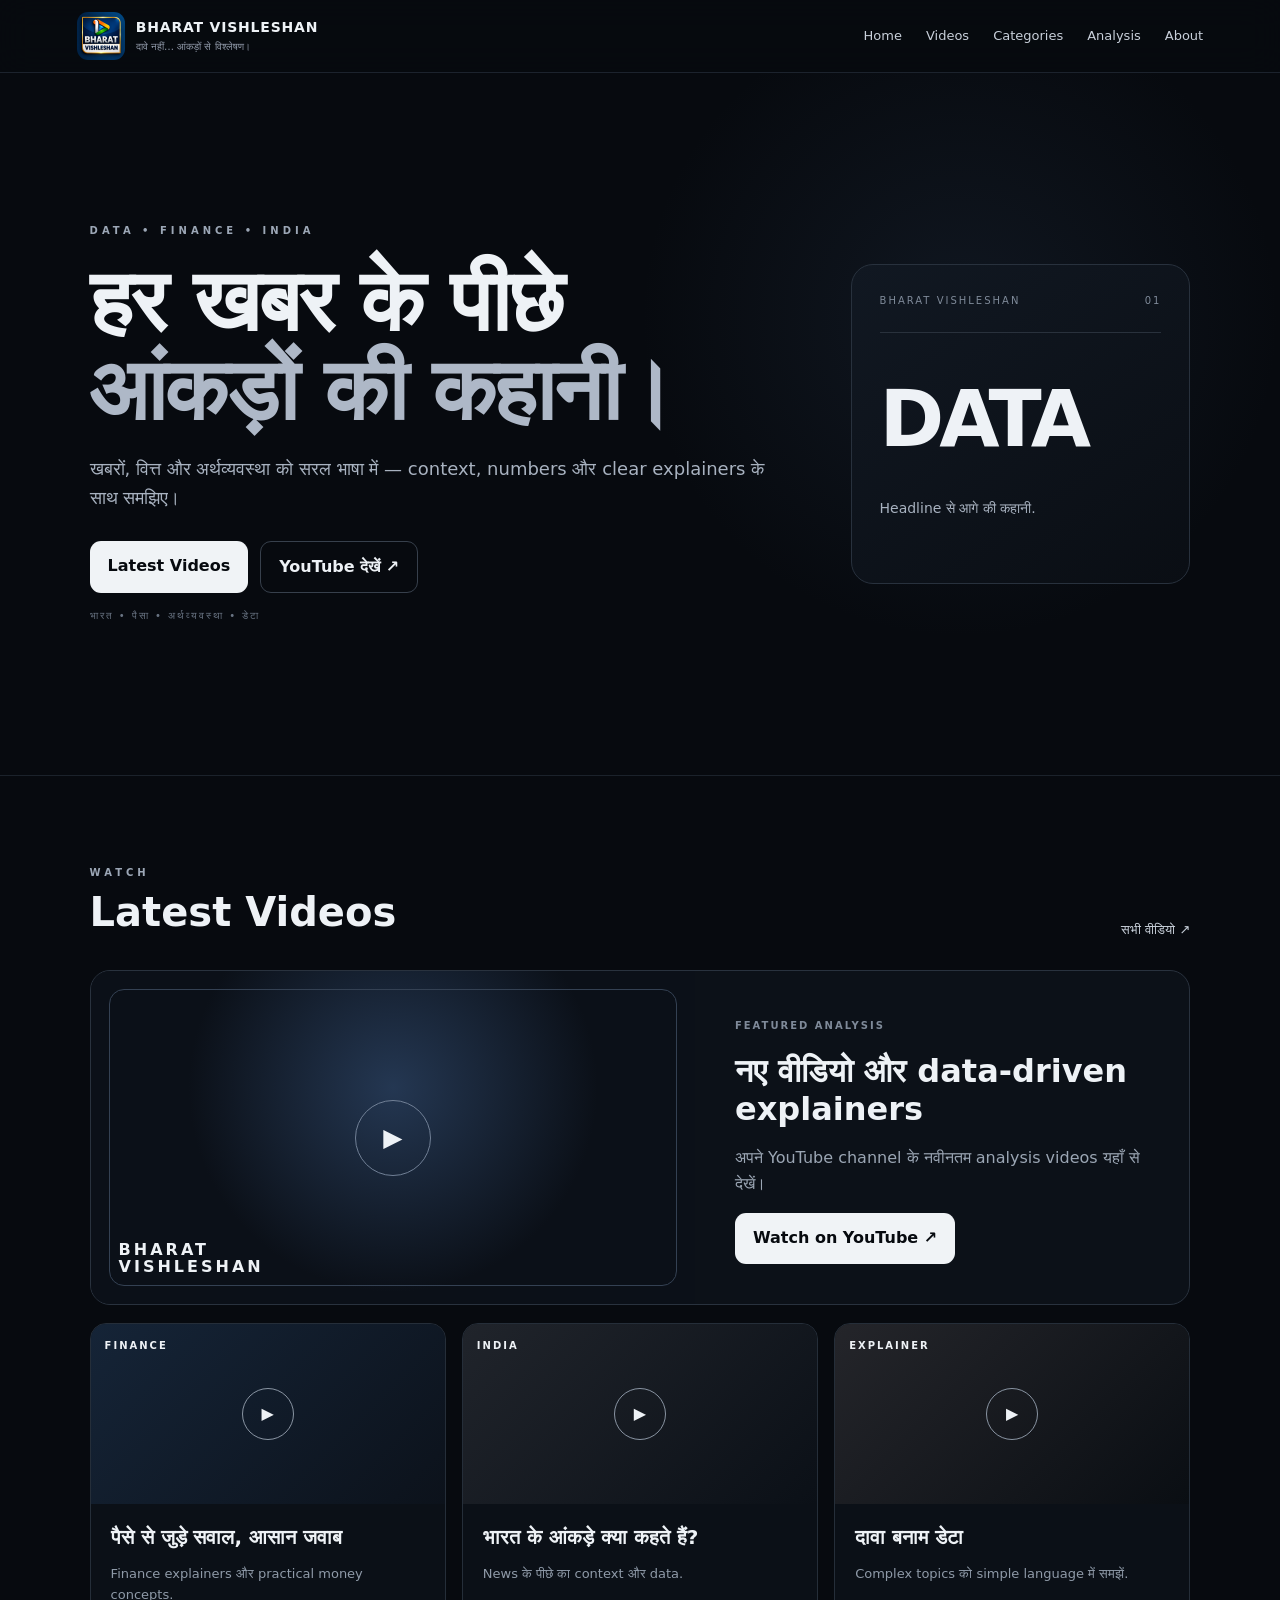
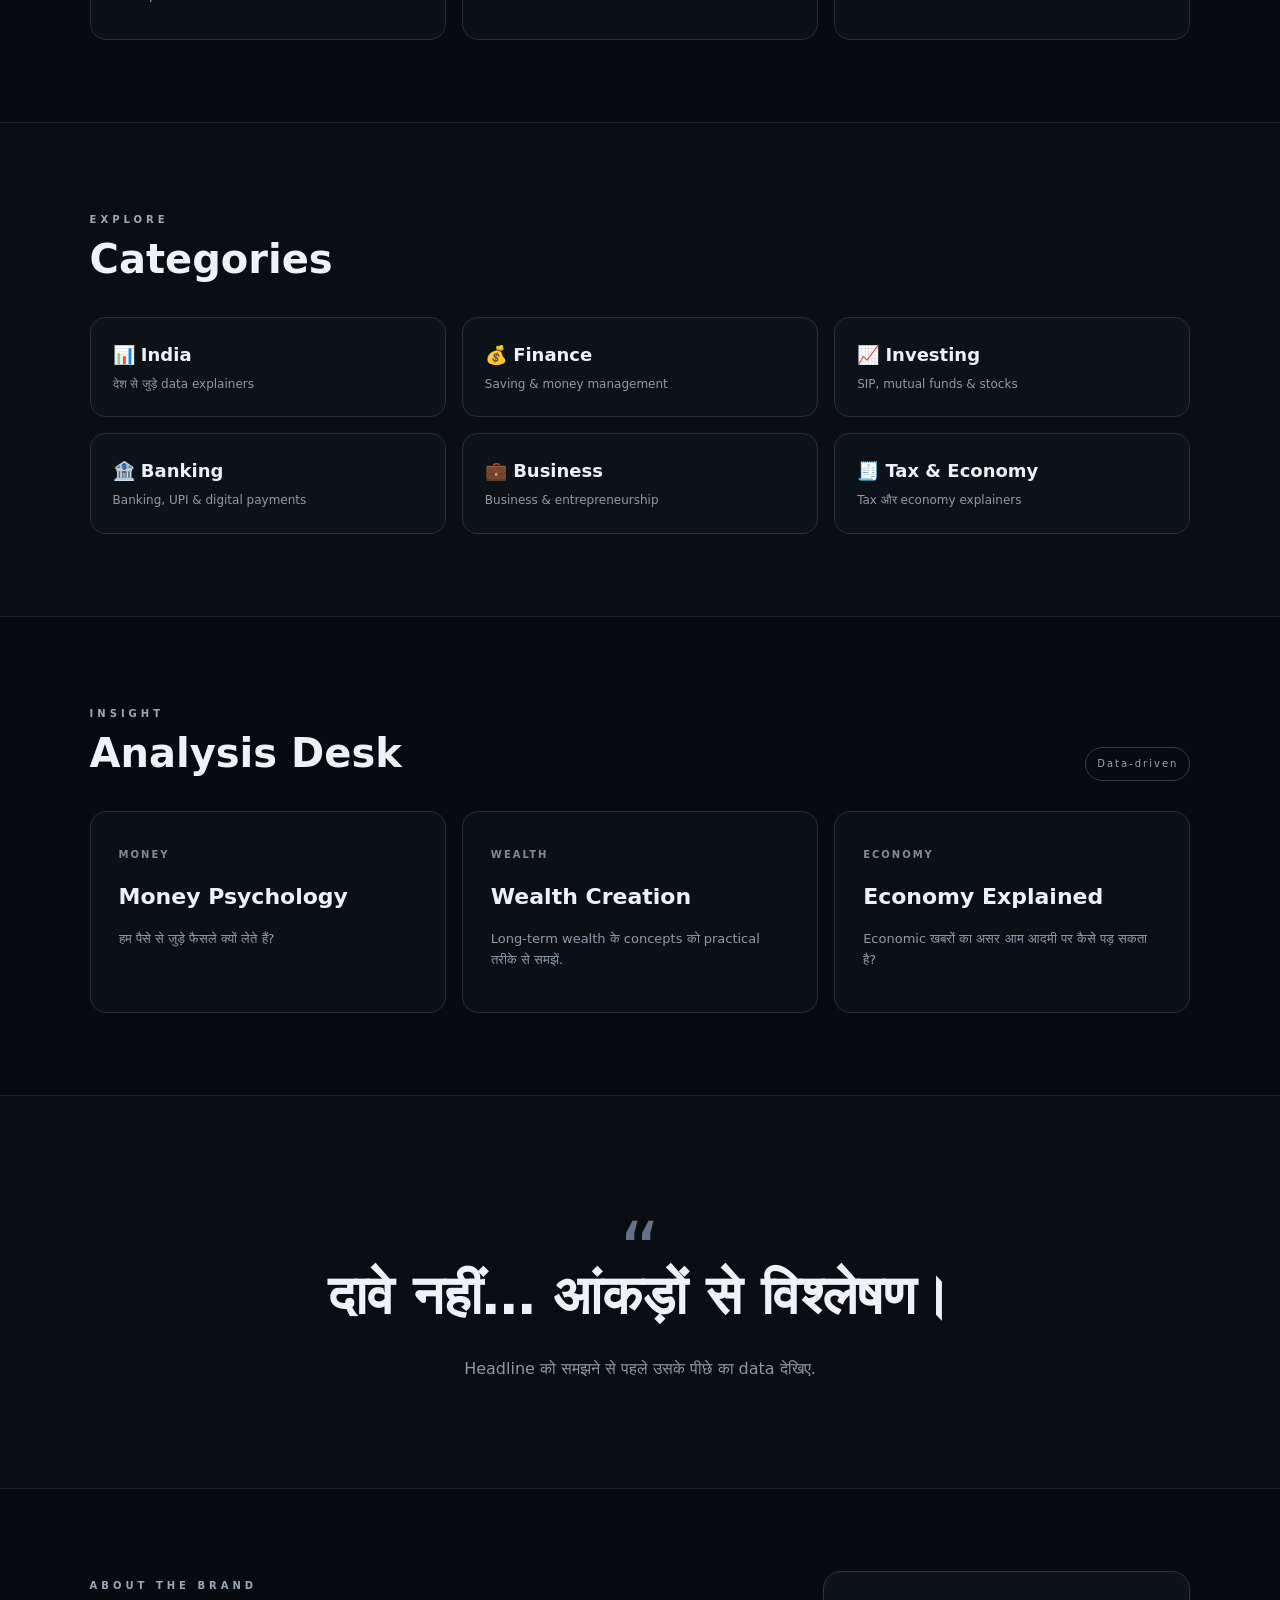
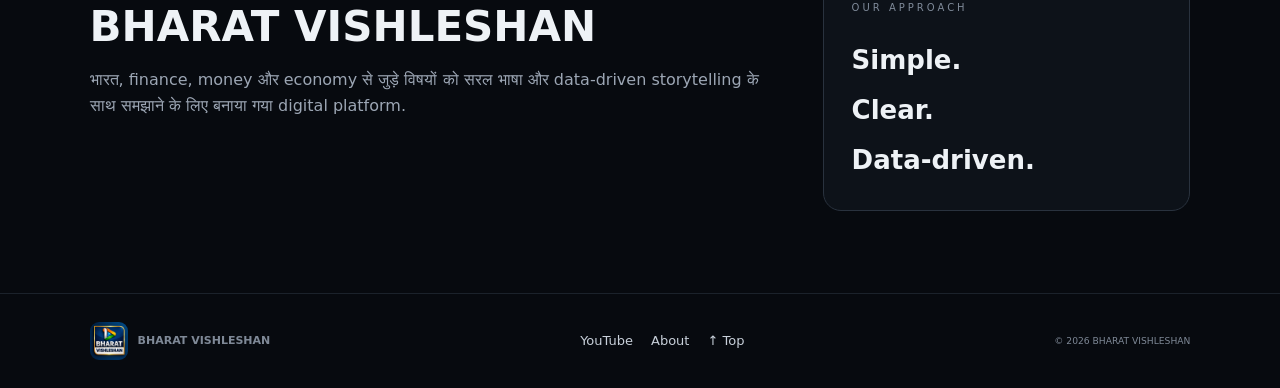
==== index.html @ 560752e8 "Add files via upload" ====
<!doctype html><html lang="hi"><head>
<meta charset="utf-8"><meta name="viewport" content="width=device-width,initial-scale=1">
<title>BHARAT VISHLESHAN | दावे नहीं… आंकड़ों से विश्लेषण।</title>
<meta name="description" content="BHARAT VISHLESHAN — India, Finance, Economy और Money का data-driven analysis.">
<link rel="stylesheet" href="style.css"></head><body>
<header class="nav"><a class="brand" href="#home"><img src="logo.png" alt="BHARAT VISHLESHAN logo"><span><b>BHARAT VISHLESHAN</b><small>दावे नहीं… आंकड़ों से विश्लेषण।</small></span></a>
<button class="menu" onclick="toggleMenu()">☰</button><nav id="navlinks"><a href="#home">Home</a><a href="#videos">Videos</a><a href="#categories">Categories</a><a href="#analysis">Analysis</a><a href="#about">About</a></nav></header>
<main id="home">
<section class="hero"><div><div class="eyebrow">DATA • FINANCE • INDIA</div><h1>हर खबर के पीछे<br><span>आंकड़ों की कहानी।</span></h1><p>खबरों, वित्त और अर्थव्यवस्था को सरल भाषा में — context, numbers और clear explainers के साथ समझिए।</p><div class="actions"><a class="btn" href="#videos">Latest Videos</a><a class="btn ghost" href="https://youtube.com/channel/UCvxD0t_KVUwZ9aAYzKoyr5Q" target="_blank">YouTube देखें ↗</a></div><div class="micro">भारत • पैसा • अर्थव्यवस्था • डेटा</div></div>
<div class="hero-card"><div class="hero-top"><span>BHARAT VISHLESHAN</span><span>01</span></div><hr><strong>DATA</strong><p>Headline से आगे की कहानी.</p></div></section>
<section id="videos" class="section"><div class="head"><div><span class="eyebrow">WATCH</span><h2>Latest Videos</h2></div><a class="text-link" href="https://youtube.com/channel/UCvxD0t_KVUwZ9aAYzKoyr5Q" target="_blank">सभी वीडियो ↗</a></div>
<div class="featured"><div class="featured-art"><span class="play">▶</span><b>BHARAT<br>VISHLESHAN</b></div><div class="featured-copy"><span class="tag">FEATURED ANALYSIS</span><h3>नए वीडियो और data-driven explainers</h3><p>अपने YouTube channel के नवीनतम analysis videos यहाँ से देखें।</p><a class="btn" href="https://youtube.com/channel/UCvxD0t_KVUwZ9aAYzKoyr5Q" target="_blank">Watch on YouTube ↗</a></div></div>
<div class="cards"><article><div class="thumb a"><span>FINANCE</span><i>▶</i></div><h3>पैसे से जुड़े सवाल, आसान जवाब</h3><p>Finance explainers और practical money concepts.</p></article><article><div class="thumb b"><span>INDIA</span><i>▶</i></div><h3>भारत के आंकड़े क्या कहते हैं?</h3><p>News के पीछे का context और data.</p></article><article><div class="thumb c"><span>EXPLAINER</span><i>▶</i></div><h3>दावा बनाम डेटा</h3><p>Complex topics को simple language में समझें.</p></article></div></section>
<section id="categories" class="section alt"><div class="head"><div><span class="eyebrow">EXPLORE</span><h2>Categories</h2></div></div><div class="categories">
<a href="#analysis"><b>📊 India</b><span>देश से जुड़े data explainers</span></a><a href="#analysis"><b>💰 Finance</b><span>Saving & money management</span></a><a href="#analysis"><b>📈 Investing</b><span>SIP, mutual funds & stocks</span></a><a href="#analysis"><b>🏦 Banking</b><span>Banking, UPI & digital payments</span></a><a href="#analysis"><b>💼 Business</b><span>Business & entrepreneurship</span></a><a href="#analysis"><b>🧾 Tax & Economy</b><span>Tax और economy explainers</span></a></div></section>
<section id="analysis" class="section"><div class="head"><div><span class="eyebrow">INSIGHT</span><h2>Analysis Desk</h2></div><span class="pill">Data-driven</span></div><div class="analysis"><article><span class="tag">MONEY</span><h3>Money Psychology</h3><p>हम पैसे से जुड़े फैसले क्यों लेते हैं?</p></article><article><span class="tag">WEALTH</span><h3>Wealth Creation</h3><p>Long-term wealth के concepts को practical तरीके से समझें.</p></article><article><span class="tag">ECONOMY</span><h3>Economy Explained</h3><p>Economic खबरों का असर आम आदमी पर कैसे पड़ सकता है?</p></article></div></section>
<section class="quote"><div>“</div><blockquote>दावे नहीं… आंकड़ों से विश्लेषण।</blockquote><p>Headline को समझने से पहले उसके पीछे का data देखिए.</p></section>
<section id="about" class="section about"><div><span class="eyebrow">ABOUT THE BRAND</span><h2>BHARAT VISHLESHAN</h2><p>भारत, finance, money और economy से जुड़े विषयों को सरल भाषा और data-driven storytelling के साथ समझाने के लिए बनाया गया digital platform.</p></div><div class="about-box"><span>OUR APPROACH</span><b>Simple.</b><b>Clear.</b><b>Data-driven.</b></div></section>
</main><footer><div class="foot-brand"><img src="logo.png" alt=""><b>BHARAT VISHLESHAN</b></div><div class="links"><a href="https://youtube.com/channel/UCvxD0t_KVUwZ9aAYzKoyr5Q" target="_blank">YouTube</a><a href="#about">About</a><a href="#home">↑ Top</a></div><small>© 2026 BHARAT VISHLESHAN</small></footer>
<script src="script.js"></script></body></html>
---- style.css ----
*{box-sizing:border-box}html{scroll-behavior:smooth}body{margin:0;background:#070a0f;color:#eef2f6;font-family:system-ui,-apple-system,Segoe UI,Roboto,"Noto Sans Devanagari",sans-serif;line-height:1.65}.nav{position:sticky;top:0;z-index:20;display:flex;align-items:center;justify-content:space-between;padding:12px 6%;background:rgba(7,10,15,.9);backdrop-filter:blur(16px);border-bottom:1px solid #1c232d}.brand{display:flex;align-items:center;gap:11px;text-decoration:none;color:inherit}.brand img{width:48px;height:48px;object-fit:cover;border-radius:11px}.brand b{display:block;font-size:14px;letter-spacing:.8px}.brand small{display:block;color:#8f99a8;font-size:10px}.nav nav{display:flex;gap:24px}.nav nav a,.text-link,.links a{color:#c8d0da;text-decoration:none;font-size:13px}.menu{display:none;background:0;border:0;color:#fff;font-size:28px}.hero{min-height:78vh;padding:85px 7%;display:grid;grid-template-columns:1.35fr .65fr;gap:55px;align-items:center;background:radial-gradient(circle at 75% 35%,rgba(52,73,102,.2),transparent 30%)}.eyebrow{font-size:10px;letter-spacing:4px;color:#9ca7b6;font-weight:800}.hero h1{font-size:clamp(45px,7vw,86px);line-height:1.04;letter-spacing:-2px;margin:17px 0}.hero h1 span{color:#aeb8c7}.hero p{max-width:680px;color:#a8b2c0;font-size:18px}.actions{display:flex;gap:12px;margin:28px 0 15px}.btn{display:inline-block;padding:12px 18px;border-radius:11px;background:#f0f3f6;color:#070a0f;text-decoration:none;font-weight:800}.btn.ghost{background:transparent;color:#edf1f5;border:1px solid #37404c}.micro{font-size:10px;letter-spacing:2px;color:#697483}.hero-card{border:1px solid #28313d;border-radius:22px;min-height:320px;padding:28px;background:linear-gradient(145deg,#111822,#0a0e14)}.hero-top{display:flex;justify-content:space-between;color:#7f8a99;font-size:10px;letter-spacing:2px}.hero-card hr{border:0;border-top:1px solid #29313c;margin:22px 0}.hero-card strong{font-size:78px;letter-spacing:-5px}.hero-card p{font-size:14px}.section{padding:82px 7%;border-top:1px solid #1b222b}.alt{background:#0a0e14}.head{display:flex;justify-content:space-between;align-items:end;margin-bottom:30px}.section h2{font-size:40px;line-height:1.15;margin:5px 0}.featured{display:grid;grid-template-columns:1.1fr .9fr;border:1px solid #29323e;border-radius:20px;overflow:hidden;background:#0c1118}.featured-art{min-height:330px;display:grid;place-items:center;position:relative;background:radial-gradient(circle at 50% 35%,#243752,#0b1018 55%)}.featured-art:before{content:"";position:absolute;inset:18px;border:1px solid #344153;border-radius:15px}.play{width:76px;height:76px;border:1px solid #718096;border-radius:50%;display:grid;place-items:center;font-size:25px;z-index:1}.featured-art b{position:absolute;bottom:28px;left:28px;letter-spacing:3px;line-height:1.1}.featured-copy{padding:40px}.featured-copy h3{font-size:32px;line-height:1.2;margin:14px 0}.featured-copy p{color:#9ba6b4}.tag{font-size:10px;letter-spacing:2px;color:#7f8a99;font-weight:800}.cards,.categories,.analysis{display:grid;grid-template-columns:repeat(3,1fr);gap:16px;margin-top:18px}.cards article,.analysis article{border:1px solid #252e39;background:#0b1017;border-radius:16px;overflow:hidden;padding-bottom:20px}.thumb{height:180px;display:grid;place-items:center;position:relative}.thumb span{position:absolute;top:14px;left:14px;font-size:10px;letter-spacing:2px;font-weight:900}.thumb i{font-style:normal;border:1px solid #8994a2;border-radius:50%;width:52px;height:52px;display:grid;place-items:center}.a{background:linear-gradient(135deg,#152437,#0c121b)}.b{background:linear-gradient(135deg,#20242b,#0b1017)}.c{background:linear-gradient(135deg,#24252a,#0a0e13)}.cards h3,.cards p{margin-left:20px;margin-right:20px}.cards h3{font-size:20px;line-height:1.3;margin-bottom:6px}.cards p,.analysis p{font-size:13px;color:#8f9aa8}.categories a{padding:22px;border:1px solid #252e39;border-radius:15px;background:#0d1219;text-decoration:none;color:#edf1f5}.categories a b{display:block;font-size:18px}.categories a span{display:block;color:#8e99a7;font-size:12px;margin-top:5px}.analysis article{padding:28px}.analysis h3{font-size:22px;margin:12px 0 7px}.pill{font-size:10px;letter-spacing:2px;border:1px solid #303947;color:#9aa5b4;padding:8px 11px;border-radius:99px}.quote{padding:90px 7%;text-align:center;border-top:1px solid #1b222b;background:#0a0e14}.quote>div{font-size:80px;height:55px;color:#657184}.quote blockquote{font-size:clamp(28px,5vw,54px);font-weight:850;margin:10px auto;max-width:900px}.quote p{color:#8d98a6}.about{display:grid;grid-template-columns:1.3fr .7fr;gap:50px}.about h2{font-size:42px}.about p{color:#9ca6b4;max-width:700px}.about-box{border:1px solid #29323e;border-radius:18px;padding:28px;background:#0d1219;display:flex;flex-direction:column;gap:7px}.about-box span{font-size:10px;letter-spacing:3px;color:#7f8a99;margin-bottom:15px}.about-box b{font-size:26px}.foot-brand{display:flex;align-items:center;gap:10px}.foot-brand img{width:38px;height:38px;border-radius:9px}.links{display:flex;gap:18px}footer{border-top:1px solid #1b222b;padding:28px 7%;display:flex;align-items:center;gap:30px;justify-content:space-between;color:#7f8997;font-size:11px}@media(max-width:820px){.nav nav{display:none;position:absolute;top:72px;left:0;right:0;padding:18px 7%;background:#070a0f;border-bottom:1px solid #1d242e;flex-direction:column;gap:14px}.nav nav.open{display:flex}.menu{display:block}.hero{grid-template-columns:1fr;min-height:auto;padding:70px 8%}.hero-card{display:none}.section{padding:65px 7%}.featured{grid-template-columns:1fr}.featured-art{min-height:240px}.cards,.categories,.analysis{grid-template-columns:1fr}.about{grid-template-columns:1fr}.section h2{font-size:32px}footer{flex-direction:column;align-items:flex-start}.links{order:3}}@media(max-width:430px){.hero h1{font-size:45px}.hero p{font-size:16px}.actions{flex-direction:column}.btn{text-align:center}.head{align-items:flex-start;gap:12px}.pill{display:none}}
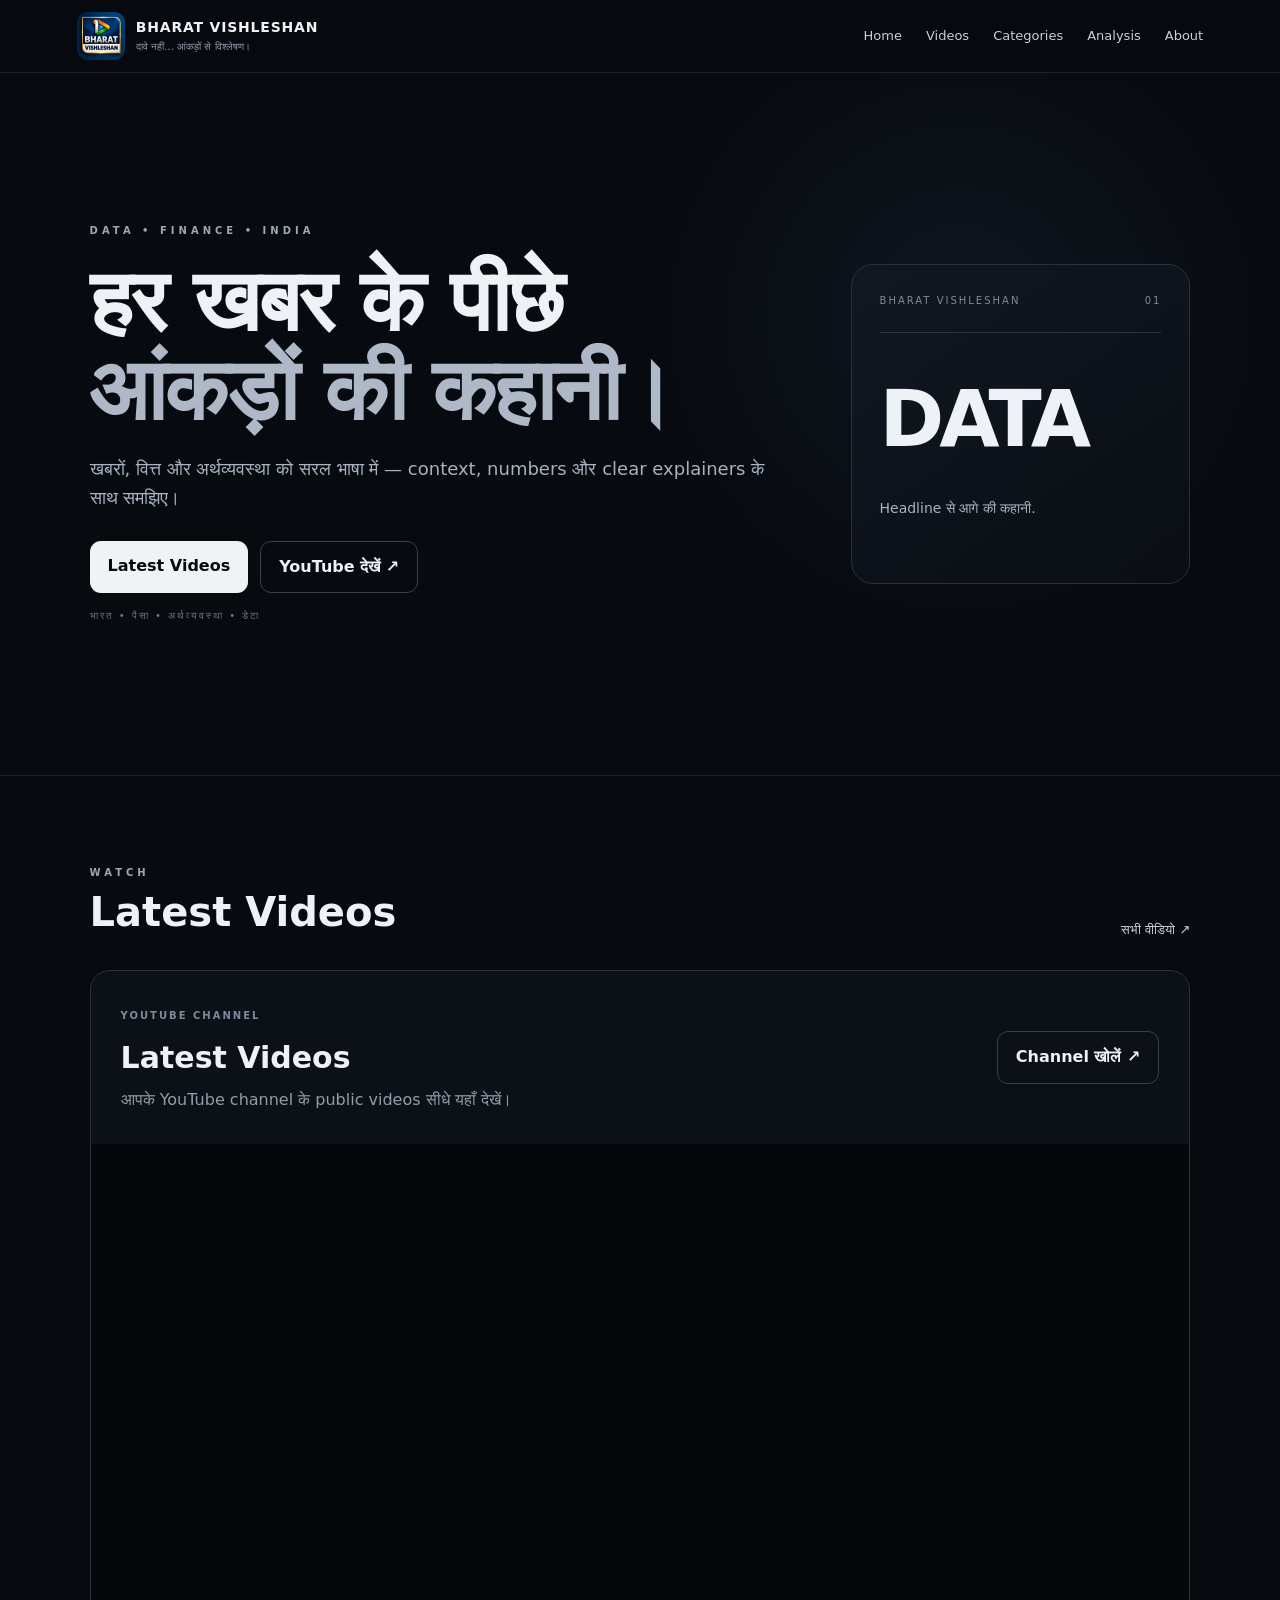
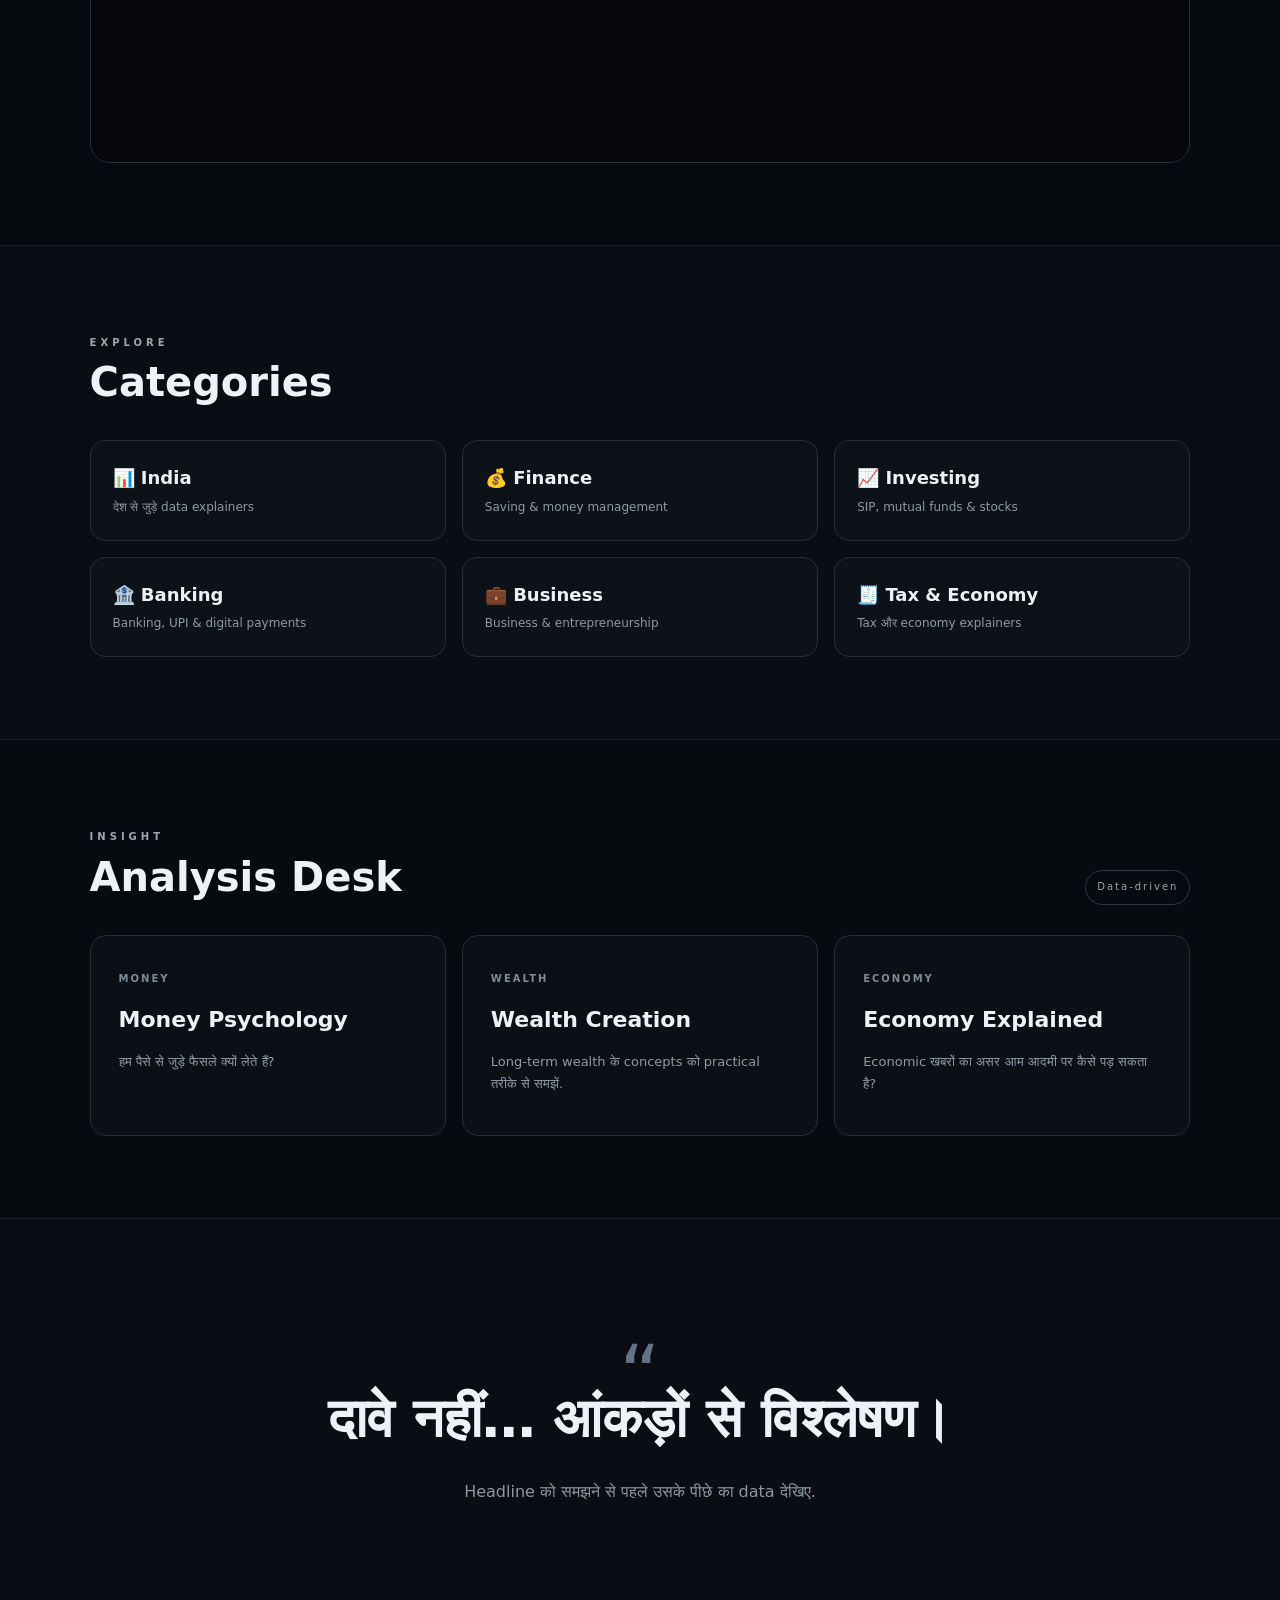
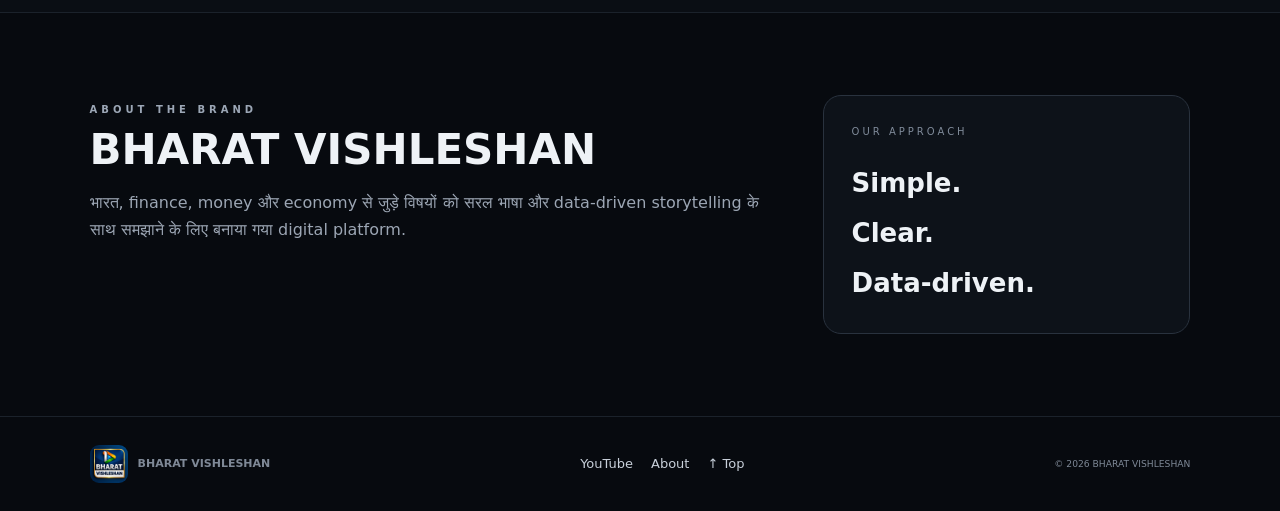
==== commit db82a7ab: "Add files via upload" ====
--- a/index.html
+++ b/index.html
@@ -2,19 +2,33 @@
 <meta charset="utf-8"><meta name="viewport" content="width=device-width,initial-scale=1">
 <title>BHARAT VISHLESHAN | दावे नहीं… आंकड़ों से विश्लेषण।</title>
 <meta name="description" content="BHARAT VISHLESHAN — India, Finance, Economy और Money का data-driven analysis.">
-<link rel="stylesheet" href="style.css"></head><body>
+<meta name="theme-color" content="#070a0f"><link rel="stylesheet" href="style.css"></head>
+<body>
 <header class="nav"><a class="brand" href="#home"><img src="logo.png" alt="BHARAT VISHLESHAN logo"><span><b>BHARAT VISHLESHAN</b><small>दावे नहीं… आंकड़ों से विश्लेषण।</small></span></a>
-<button class="menu" onclick="toggleMenu()">☰</button><nav id="navlinks"><a href="#home">Home</a><a href="#videos">Videos</a><a href="#categories">Categories</a><a href="#analysis">Analysis</a><a href="#about">About</a></nav></header>
+<button class="menu" onclick="toggleMenu()">☰</button>
+<nav id="navlinks"><a href="#home">Home</a><a href="#videos">Videos</a><a href="#categories">Categories</a><a href="#analysis">Analysis</a><a href="#about">About</a></nav></header>
 <main id="home">
-<section class="hero"><div><div class="eyebrow">DATA • FINANCE • INDIA</div><h1>हर खबर के पीछे<br><span>आंकड़ों की कहानी।</span></h1><p>खबरों, वित्त और अर्थव्यवस्था को सरल भाषा में — context, numbers और clear explainers के साथ समझिए।</p><div class="actions"><a class="btn" href="#videos">Latest Videos</a><a class="btn ghost" href="https://youtube.com/channel/UCvxD0t_KVUwZ9aAYzKoyr5Q" target="_blank">YouTube देखें ↗</a></div><div class="micro">भारत • पैसा • अर्थव्यवस्था • डेटा</div></div>
-<div class="hero-card"><div class="hero-top"><span>BHARAT VISHLESHAN</span><span>01</span></div><hr><strong>DATA</strong><p>Headline से आगे की कहानी.</p></div></section>
-<section id="videos" class="section"><div class="head"><div><span class="eyebrow">WATCH</span><h2>Latest Videos</h2></div><a class="text-link" href="https://youtube.com/channel/UCvxD0t_KVUwZ9aAYzKoyr5Q" target="_blank">सभी वीडियो ↗</a></div>
-<div class="featured"><div class="featured-art"><span class="play">▶</span><b>BHARAT<br>VISHLESHAN</b></div><div class="featured-copy"><span class="tag">FEATURED ANALYSIS</span><h3>नए वीडियो और data-driven explainers</h3><p>अपने YouTube channel के नवीनतम analysis videos यहाँ से देखें।</p><a class="btn" href="https://youtube.com/channel/UCvxD0t_KVUwZ9aAYzKoyr5Q" target="_blank">Watch on YouTube ↗</a></div></div>
-<div class="cards"><article><div class="thumb a"><span>FINANCE</span><i>▶</i></div><h3>पैसे से जुड़े सवाल, आसान जवाब</h3><p>Finance explainers और practical money concepts.</p></article><article><div class="thumb b"><span>INDIA</span><i>▶</i></div><h3>भारत के आंकड़े क्या कहते हैं?</h3><p>News के पीछे का context और data.</p></article><article><div class="thumb c"><span>EXPLAINER</span><i>▶</i></div><h3>दावा बनाम डेटा</h3><p>Complex topics को simple language में समझें.</p></article></div></section>
-<section id="categories" class="section alt"><div class="head"><div><span class="eyebrow">EXPLORE</span><h2>Categories</h2></div></div><div class="categories">
-<a href="#analysis"><b>📊 India</b><span>देश से जुड़े data explainers</span></a><a href="#analysis"><b>💰 Finance</b><span>Saving & money management</span></a><a href="#analysis"><b>📈 Investing</b><span>SIP, mutual funds & stocks</span></a><a href="#analysis"><b>🏦 Banking</b><span>Banking, UPI & digital payments</span></a><a href="#analysis"><b>💼 Business</b><span>Business & entrepreneurship</span></a><a href="#analysis"><b>🧾 Tax & Economy</b><span>Tax और economy explainers</span></a></div></section>
-<section id="analysis" class="section"><div class="head"><div><span class="eyebrow">INSIGHT</span><h2>Analysis Desk</h2></div><span class="pill">Data-driven</span></div><div class="analysis"><article><span class="tag">MONEY</span><h3>Money Psychology</h3><p>हम पैसे से जुड़े फैसले क्यों लेते हैं?</p></article><article><span class="tag">WEALTH</span><h3>Wealth Creation</h3><p>Long-term wealth के concepts को practical तरीके से समझें.</p></article><article><span class="tag">ECONOMY</span><h3>Economy Explained</h3><p>Economic खबरों का असर आम आदमी पर कैसे पड़ सकता है?</p></article></div></section>
+<section class="hero"><div><div class="eyebrow">DATA • FINANCE • INDIA</div>
+<h1>हर खबर के पीछे<br><span>आंकड़ों की कहानी।</span></h1>
+<p>खबरों, वित्त और अर्थव्यवस्था को सरल भाषा में — context, numbers और clear explainers के साथ समझिए।</p>
+<div class="actions"><a class="btn" href="#videos">Latest Videos</a><a class="btn ghost" href="https://youtube.com/channel/UCvxD0t_KVUwZ9aAYzKoyr5Q" target="_blank" rel="noopener">YouTube देखें ↗</a></div>
+<div class="micro">भारत • पैसा • अर्थव्यवस्था • डेटा</div></div>
+<div class="hero-card"><div><span>BHARAT VISHLESHAN</span><span>01</span></div><hr><strong>DATA</strong><p>Headline से आगे की कहानी.</p></div></section>
+
+<section id="videos" class="section"><div class="head"><div><span class="eyebrow">WATCH</span><h2>Latest Videos</h2></div>
+<a class="text-link" href="https://youtube.com/channel/UCvxD0t_KVUwZ9aAYzKoyr5Q" target="_blank" rel="noopener">सभी वीडियो ↗</a></div>
+<div class="youtube-panel"><div class="yt-head"><div><span class="tag">YOUTUBE CHANNEL</span><h3>Latest Videos</h3><p>आपके YouTube channel के public videos सीधे यहाँ देखें।</p></div>
+<a class="btn ghost" href="https://youtube.com/channel/UCvxD0t_KVUwZ9aAYzKoyr5Q" target="_blank" rel="noopener">Channel खोलें ↗</a></div>
+<div class="yt-frame"><iframe src="https://www.youtube.com/embed/videoseries?list=UUvxD0t_KVUwZ9aAYzKoyr5Q" title="BHARAT VISHLESHAN Latest Videos" loading="lazy" allow="accelerometer; autoplay; clipboard-write; encrypted-media; gyroscope; picture-in-picture; web-share" allowfullscreen></iframe></div></div></section>
+
+<section id="categories" class="section alt"><div class="head"><div><span class="eyebrow">EXPLORE</span><h2>Categories</h2></div></div>
+<div class="categories"><a href="#analysis"><b>📊 India</b><span>देश से जुड़े data explainers</span></a><a href="#analysis"><b>💰 Finance</b><span>Saving & money management</span></a><a href="#analysis"><b>📈 Investing</b><span>SIP, mutual funds & stocks</span></a><a href="#analysis"><b>🏦 Banking</b><span>Banking, UPI & digital payments</span></a><a href="#analysis"><b>💼 Business</b><span>Business & entrepreneurship</span></a><a href="#analysis"><b>🧾 Tax & Economy</b><span>Tax और economy explainers</span></a></div></section>
+
+<section id="analysis" class="section"><div class="head"><div><span class="eyebrow">INSIGHT</span><h2>Analysis Desk</h2></div><span class="pill">Data-driven</span></div>
+<div class="analysis"><article><span class="tag">MONEY</span><h3>Money Psychology</h3><p>हम पैसे से जुड़े फैसले क्यों लेते हैं?</p></article><article><span class="tag">WEALTH</span><h3>Wealth Creation</h3><p>Long-term wealth के concepts को practical तरीके से समझें.</p></article><article><span class="tag">ECONOMY</span><h3>Economy Explained</h3><p>Economic खबरों का असर आम आदमी पर कैसे पड़ सकता है?</p></article></div></section>
+
 <section class="quote"><div>“</div><blockquote>दावे नहीं… आंकड़ों से विश्लेषण।</blockquote><p>Headline को समझने से पहले उसके पीछे का data देखिए.</p></section>
-<section id="about" class="section about"><div><span class="eyebrow">ABOUT THE BRAND</span><h2>BHARAT VISHLESHAN</h2><p>भारत, finance, money और economy से जुड़े विषयों को सरल भाषा और data-driven storytelling के साथ समझाने के लिए बनाया गया digital platform.</p></div><div class="about-box"><span>OUR APPROACH</span><b>Simple.</b><b>Clear.</b><b>Data-driven.</b></div></section>
-</main><footer><div class="foot-brand"><img src="logo.png" alt=""><b>BHARAT VISHLESHAN</b></div><div class="links"><a href="https://youtube.com/channel/UCvxD0t_KVUwZ9aAYzKoyr5Q" target="_blank">YouTube</a><a href="#about">About</a><a href="#home">↑ Top</a></div><small>© 2026 BHARAT VISHLESHAN</small></footer>
+<section id="about" class="section about"><div><span class="eyebrow">ABOUT THE BRAND</span><h2>BHARAT VISHLESHAN</h2><p>भारत, finance, money और economy से जुड़े विषयों को सरल भाषा और data-driven storytelling के साथ समझाने के लिए बनाया गया digital platform.</p></div>
+<div class="about-box"><span>OUR APPROACH</span><b>Simple.</b><b>Clear.</b><b>Data-driven.</b></div></section></main>
+<footer><div class="foot-brand"><img src="logo.png" alt=""><b>BHARAT VISHLESHAN</b></div><div class="links"><a href="https://youtube.com/channel/UCvxD0t_KVUwZ9aAYzKoyr5Q" target="_blank" rel="noopener">YouTube</a><a href="#about">About</a><a href="#home">↑ Top</a></div><small>© 2026 BHARAT VISHLESHAN</small></footer>
 <script src="script.js"></script></body></html>
--- a/style.css
+++ b/style.css
@@ -1 +1 @@
-*{box-sizing:border-box}html{scroll-behavior:smooth}body{margin:0;background:#070a0f;color:#eef2f6;font-family:system-ui,-apple-system,Segoe UI,Roboto,"Noto Sans Devanagari",sans-serif;line-height:1.65}.nav{position:sticky;top:0;z-index:20;display:flex;align-items:center;justify-content:space-between;padding:12px 6%;background:rgba(7,10,15,.9);backdrop-filter:blur(16px);border-bottom:1px solid #1c232d}.brand{display:flex;align-items:center;gap:11px;text-decoration:none;color:inherit}.brand img{width:48px;height:48px;object-fit:cover;border-radius:11px}.brand b{display:block;font-size:14px;letter-spacing:.8px}.brand small{display:block;color:#8f99a8;font-size:10px}.nav nav{display:flex;gap:24px}.nav nav a,.text-link,.links a{color:#c8d0da;text-decoration:none;font-size:13px}.menu{display:none;background:0;border:0;color:#fff;font-size:28px}.hero{min-height:78vh;padding:85px 7%;display:grid;grid-template-columns:1.35fr .65fr;gap:55px;align-items:center;background:radial-gradient(circle at 75% 35%,rgba(52,73,102,.2),transparent 30%)}.eyebrow{font-size:10px;letter-spacing:4px;color:#9ca7b6;font-weight:800}.hero h1{font-size:clamp(45px,7vw,86px);line-height:1.04;letter-spacing:-2px;margin:17px 0}.hero h1 span{color:#aeb8c7}.hero p{max-width:680px;color:#a8b2c0;font-size:18px}.actions{display:flex;gap:12px;margin:28px 0 15px}.btn{display:inline-block;padding:12px 18px;border-radius:11px;background:#f0f3f6;color:#070a0f;text-decoration:none;font-weight:800}.btn.ghost{background:transparent;color:#edf1f5;border:1px solid #37404c}.micro{font-size:10px;letter-spacing:2px;color:#697483}.hero-card{border:1px solid #28313d;border-radius:22px;min-height:320px;padding:28px;background:linear-gradient(145deg,#111822,#0a0e14)}.hero-top{display:flex;justify-content:space-between;color:#7f8a99;font-size:10px;letter-spacing:2px}.hero-card hr{border:0;border-top:1px solid #29313c;margin:22px 0}.hero-card strong{font-size:78px;letter-spacing:-5px}.hero-card p{font-size:14px}.section{padding:82px 7%;border-top:1px solid #1b222b}.alt{background:#0a0e14}.head{display:flex;justify-content:space-between;align-items:end;margin-bottom:30px}.section h2{font-size:40px;line-height:1.15;margin:5px 0}.featured{display:grid;grid-template-columns:1.1fr .9fr;border:1px solid #29323e;border-radius:20px;overflow:hidden;background:#0c1118}.featured-art{min-height:330px;display:grid;place-items:center;position:relative;background:radial-gradient(circle at 50% 35%,#243752,#0b1018 55%)}.featured-art:before{content:"";position:absolute;inset:18px;border:1px solid #344153;border-radius:15px}.play{width:76px;height:76px;border:1px solid #718096;border-radius:50%;display:grid;place-items:center;font-size:25px;z-index:1}.featured-art b{position:absolute;bottom:28px;left:28px;letter-spacing:3px;line-height:1.1}.featured-copy{padding:40px}.featured-copy h3{font-size:32px;line-height:1.2;margin:14px 0}.featured-copy p{color:#9ba6b4}.tag{font-size:10px;letter-spacing:2px;color:#7f8a99;font-weight:800}.cards,.categories,.analysis{display:grid;grid-template-columns:repeat(3,1fr);gap:16px;margin-top:18px}.cards article,.analysis article{border:1px solid #252e39;background:#0b1017;border-radius:16px;overflow:hidden;padding-bottom:20px}.thumb{height:180px;display:grid;place-items:center;position:relative}.thumb span{position:absolute;top:14px;left:14px;font-size:10px;letter-spacing:2px;font-weight:900}.thumb i{font-style:normal;border:1px solid #8994a2;border-radius:50%;width:52px;height:52px;display:grid;place-items:center}.a{background:linear-gradient(135deg,#152437,#0c121b)}.b{background:linear-gradient(135deg,#20242b,#0b1017)}.c{background:linear-gradient(135deg,#24252a,#0a0e13)}.cards h3,.cards p{margin-left:20px;margin-right:20px}.cards h3{font-size:20px;line-height:1.3;margin-bottom:6px}.cards p,.analysis p{font-size:13px;color:#8f9aa8}.categories a{padding:22px;border:1px solid #252e39;border-radius:15px;background:#0d1219;text-decoration:none;color:#edf1f5}.categories a b{display:block;font-size:18px}.categories a span{display:block;color:#8e99a7;font-size:12px;margin-top:5px}.analysis article{padding:28px}.analysis h3{font-size:22px;margin:12px 0 7px}.pill{font-size:10px;letter-spacing:2px;border:1px solid #303947;color:#9aa5b4;padding:8px 11px;border-radius:99px}.quote{padding:90px 7%;text-align:center;border-top:1px solid #1b222b;background:#0a0e14}.quote>div{font-size:80px;height:55px;color:#657184}.quote blockquote{font-size:clamp(28px,5vw,54px);font-weight:850;margin:10px auto;max-width:900px}.quote p{color:#8d98a6}.about{display:grid;grid-template-columns:1.3fr .7fr;gap:50px}.about h2{font-size:42px}.about p{color:#9ca6b4;max-width:700px}.about-box{border:1px solid #29323e;border-radius:18px;padding:28px;background:#0d1219;display:flex;flex-direction:column;gap:7px}.about-box span{font-size:10px;letter-spacing:3px;color:#7f8a99;margin-bottom:15px}.about-box b{font-size:26px}.foot-brand{display:flex;align-items:center;gap:10px}.foot-brand img{width:38px;height:38px;border-radius:9px}.links{display:flex;gap:18px}footer{border-top:1px solid #1b222b;padding:28px 7%;display:flex;align-items:center;gap:30px;justify-content:space-between;color:#7f8997;font-size:11px}@media(max-width:820px){.nav nav{display:none;position:absolute;top:72px;left:0;right:0;padding:18px 7%;background:#070a0f;border-bottom:1px solid #1d242e;flex-direction:column;gap:14px}.nav nav.open{display:flex}.menu{display:block}.hero{grid-template-columns:1fr;min-height:auto;padding:70px 8%}.hero-card{display:none}.section{padding:65px 7%}.featured{grid-template-columns:1fr}.featured-art{min-height:240px}.cards,.categories,.analysis{grid-template-columns:1fr}.about{grid-template-columns:1fr}.section h2{font-size:32px}footer{flex-direction:column;align-items:flex-start}.links{order:3}}@media(max-width:430px){.hero h1{font-size:45px}.hero p{font-size:16px}.actions{flex-direction:column}.btn{text-align:center}.head{align-items:flex-start;gap:12px}.pill{display:none}}+*{box-sizing:border-box}html{scroll-behavior:smooth}body{margin:0;background:#070a0f;color:#eef2f6;font-family:system-ui,-apple-system,Segoe UI,Roboto,"Noto Sans Devanagari",sans-serif;line-height:1.65}.nav{position:sticky;top:0;z-index:20;display:flex;align-items:center;justify-content:space-between;padding:12px 6%;background:rgba(7,10,15,.9);backdrop-filter:blur(16px);border-bottom:1px solid #1c232d}.brand{display:flex;align-items:center;gap:11px;text-decoration:none;color:inherit}.brand img{width:48px;height:48px;object-fit:cover;border-radius:11px}.brand b{display:block;font-size:14px;letter-spacing:.8px}.brand small{display:block;color:#8f99a8;font-size:10px}.nav nav{display:flex;gap:24px}.nav nav a,.text-link,.links a{color:#c8d0da;text-decoration:none;font-size:13px}.menu{display:none;background:0;border:0;color:#fff;font-size:28px}.hero{min-height:78vh;padding:85px 7%;display:grid;grid-template-columns:1.35fr .65fr;gap:55px;align-items:center;background:radial-gradient(circle at 75% 35%,rgba(52,73,102,.2),transparent 30%)}.eyebrow{font-size:10px;letter-spacing:4px;color:#9ca7b6;font-weight:800}.hero h1{font-size:clamp(45px,7vw,86px);line-height:1.04;letter-spacing:-2px;margin:17px 0}.hero h1 span{color:#aeb8c7}.hero p{max-width:680px;color:#a8b2c0;font-size:18px}.actions{display:flex;gap:12px;margin:28px 0 15px}.btn{display:inline-block;padding:12px 18px;border-radius:11px;background:#f0f3f6;color:#070a0f;text-decoration:none;font-weight:800}.btn.ghost{background:transparent;color:#edf1f5;border:1px solid #37404c}.micro{font-size:10px;letter-spacing:2px;color:#697483}.hero-card{border:1px solid #28313d;border-radius:22px;min-height:320px;padding:28px;background:linear-gradient(145deg,#111822,#0a0e14)}.hero-card div{display:flex;justify-content:space-between;color:#7f8a99;font-size:10px;letter-spacing:2px}.hero-card hr{border:0;border-top:1px solid #29313c;margin:22px 0}.hero-card strong{font-size:78px;letter-spacing:-5px}.hero-card p{font-size:14px}.section{padding:82px 7%;border-top:1px solid #1b222b}.alt{background:#0a0e14}.head{display:flex;justify-content:space-between;align-items:end;margin-bottom:30px}.section h2{font-size:40px;line-height:1.15;margin:5px 0}.youtube-panel{border:1px solid #29323e;border-radius:20px;background:#0c1118;overflow:hidden}.yt-head{display:flex;justify-content:space-between;align-items:center;gap:20px;padding:30px}.yt-head h3{font-size:30px;margin:5px 0}.yt-head p{color:#929daa;margin:0}.yt-frame{position:relative;width:100%;aspect-ratio:16/9;background:#05070a}.yt-frame iframe{position:absolute;inset:0;width:100%;height:100%;border:0}.categories,.analysis{display:grid;grid-template-columns:repeat(3,1fr);gap:16px}.categories a{padding:22px;border:1px solid #252e39;border-radius:15px;background:#0d1219;text-decoration:none;color:#edf1f5}.categories a b{display:block;font-size:18px}.categories a span{display:block;color:#8e99a7;font-size:12px;margin-top:5px}.analysis article{padding:28px;border:1px solid #252e39;background:#0b1017;border-radius:16px}.tag{font-size:10px;letter-spacing:2px;color:#7f8a99;font-weight:800}.analysis h3{font-size:22px;margin:12px 0 7px}.analysis p{font-size:13px;color:#8f9aa8}.pill{font-size:10px;letter-spacing:2px;border:1px solid #303947;color:#9aa5b4;padding:8px 11px;border-radius:99px}.quote{padding:90px 7%;text-align:center;border-top:1px solid #1b222b;background:#0a0e14}.quote>div{font-size:80px;height:55px;color:#657184}.quote blockquote{font-size:clamp(28px,5vw,54px);font-weight:850;margin:10px auto;max-width:900px}.quote p{color:#8d98a6}.about{display:grid;grid-template-columns:1.3fr .7fr;gap:50px}.about h2{font-size:42px}.about p{color:#9ca6b4;max-width:700px}.about-box{border:1px solid #29323e;border-radius:18px;padding:28px;background:#0d1219;display:flex;flex-direction:column;gap:7px}.about-box span{font-size:10px;letter-spacing:3px;color:#7f8a99;margin-bottom:15px}.about-box b{font-size:26px}footer{border-top:1px solid #1b222b;padding:28px 7%;display:flex;align-items:center;gap:30px;justify-content:space-between;color:#7f8997;font-size:11px}.foot-brand{display:flex;align-items:center;gap:10px}.foot-brand img{width:38px;height:38px;border-radius:9px}.links{display:flex;gap:18px}@media(max-width:820px){.nav nav{display:none;position:absolute;top:72px;left:0;right:0;padding:18px 7%;background:#070a0f;border-bottom:1px solid #1d242e;flex-direction:column;gap:14px}.nav nav.open{display:flex}.menu{display:block}.hero{grid-template-columns:1fr;min-height:auto;padding:70px 8%}.hero-card{display:none}.section{padding:65px 7%}.yt-head{flex-direction:column;align-items:flex-start}.categories,.analysis{grid-template-columns:1fr}.about{grid-template-columns:1fr}.section h2{font-size:32px}footer{flex-direction:column;align-items:flex-start}.links{order:3}}@media(max-width:430px){.hero h1{font-size:45px}.hero p{font-size:16px}.actions{flex-direction:column}.btn{text-align:center}.head{align-items:flex-start;gap:12px}.pill{display:none}}
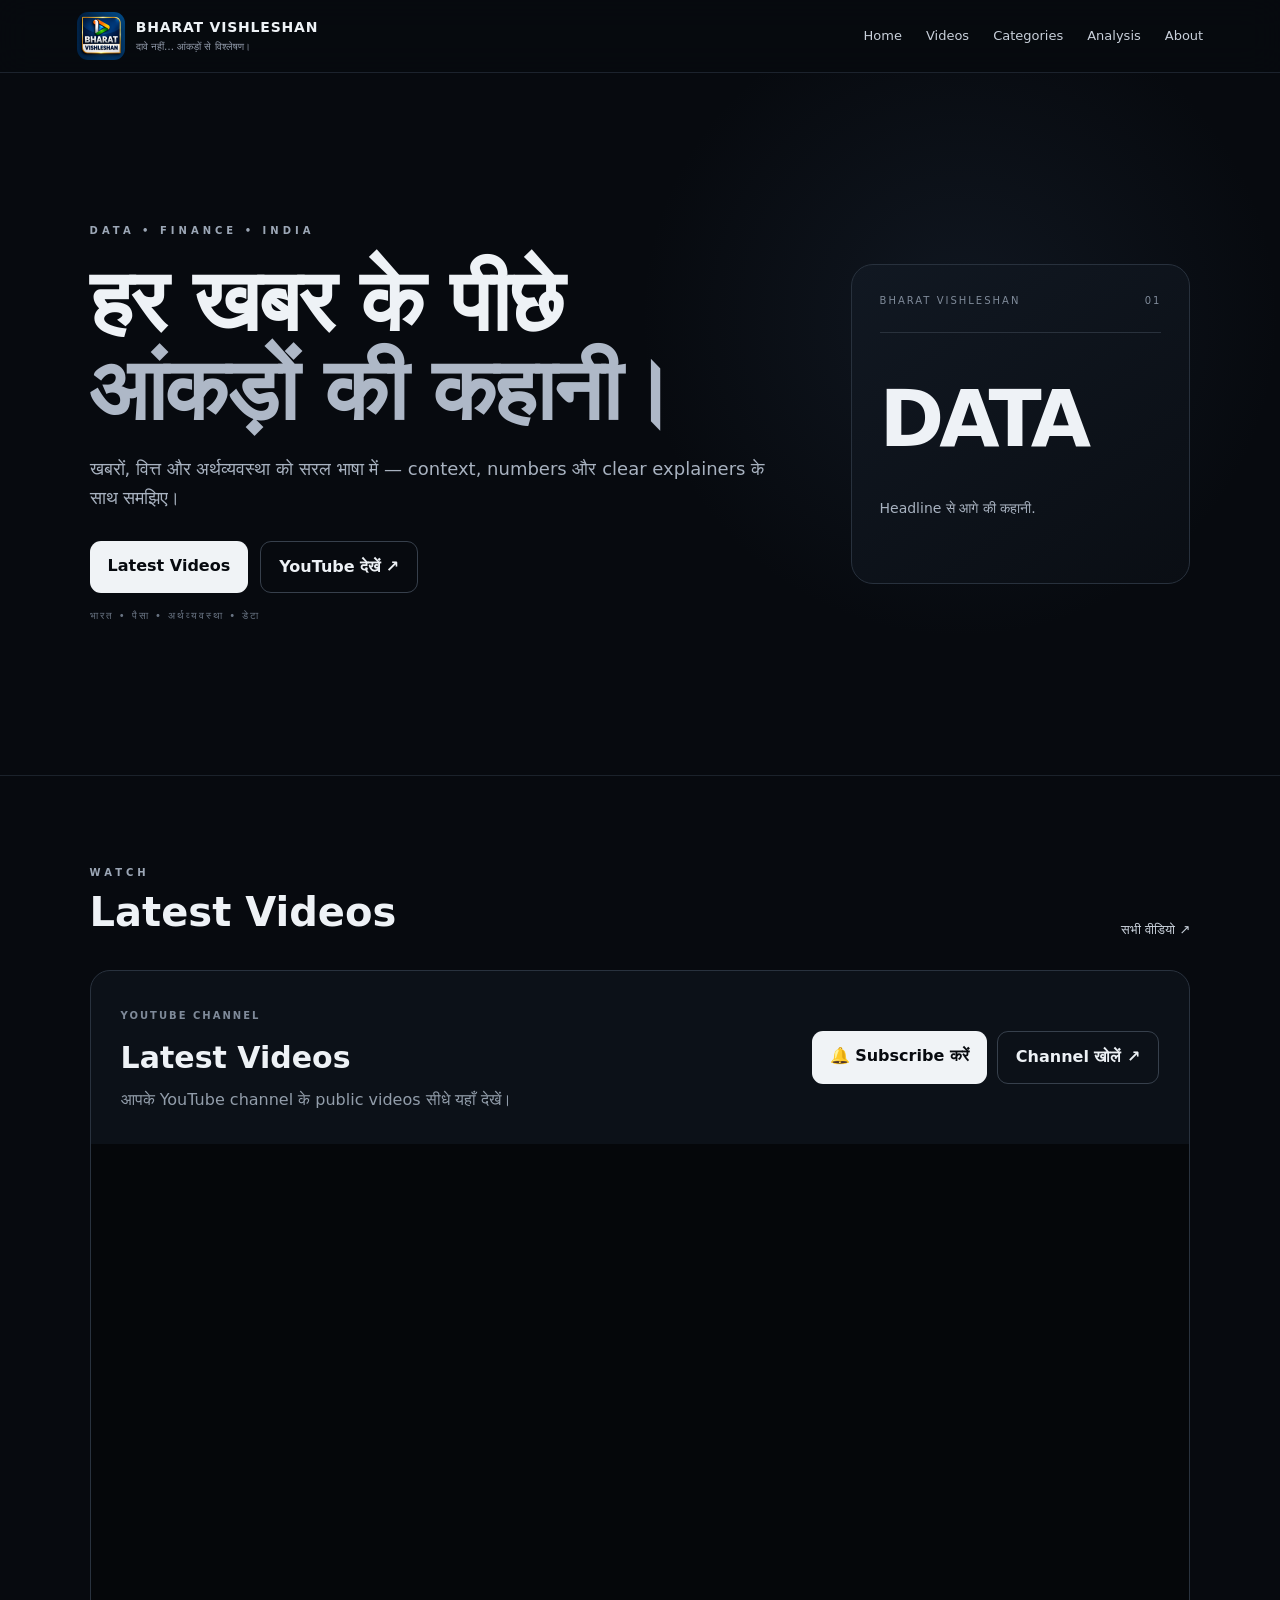
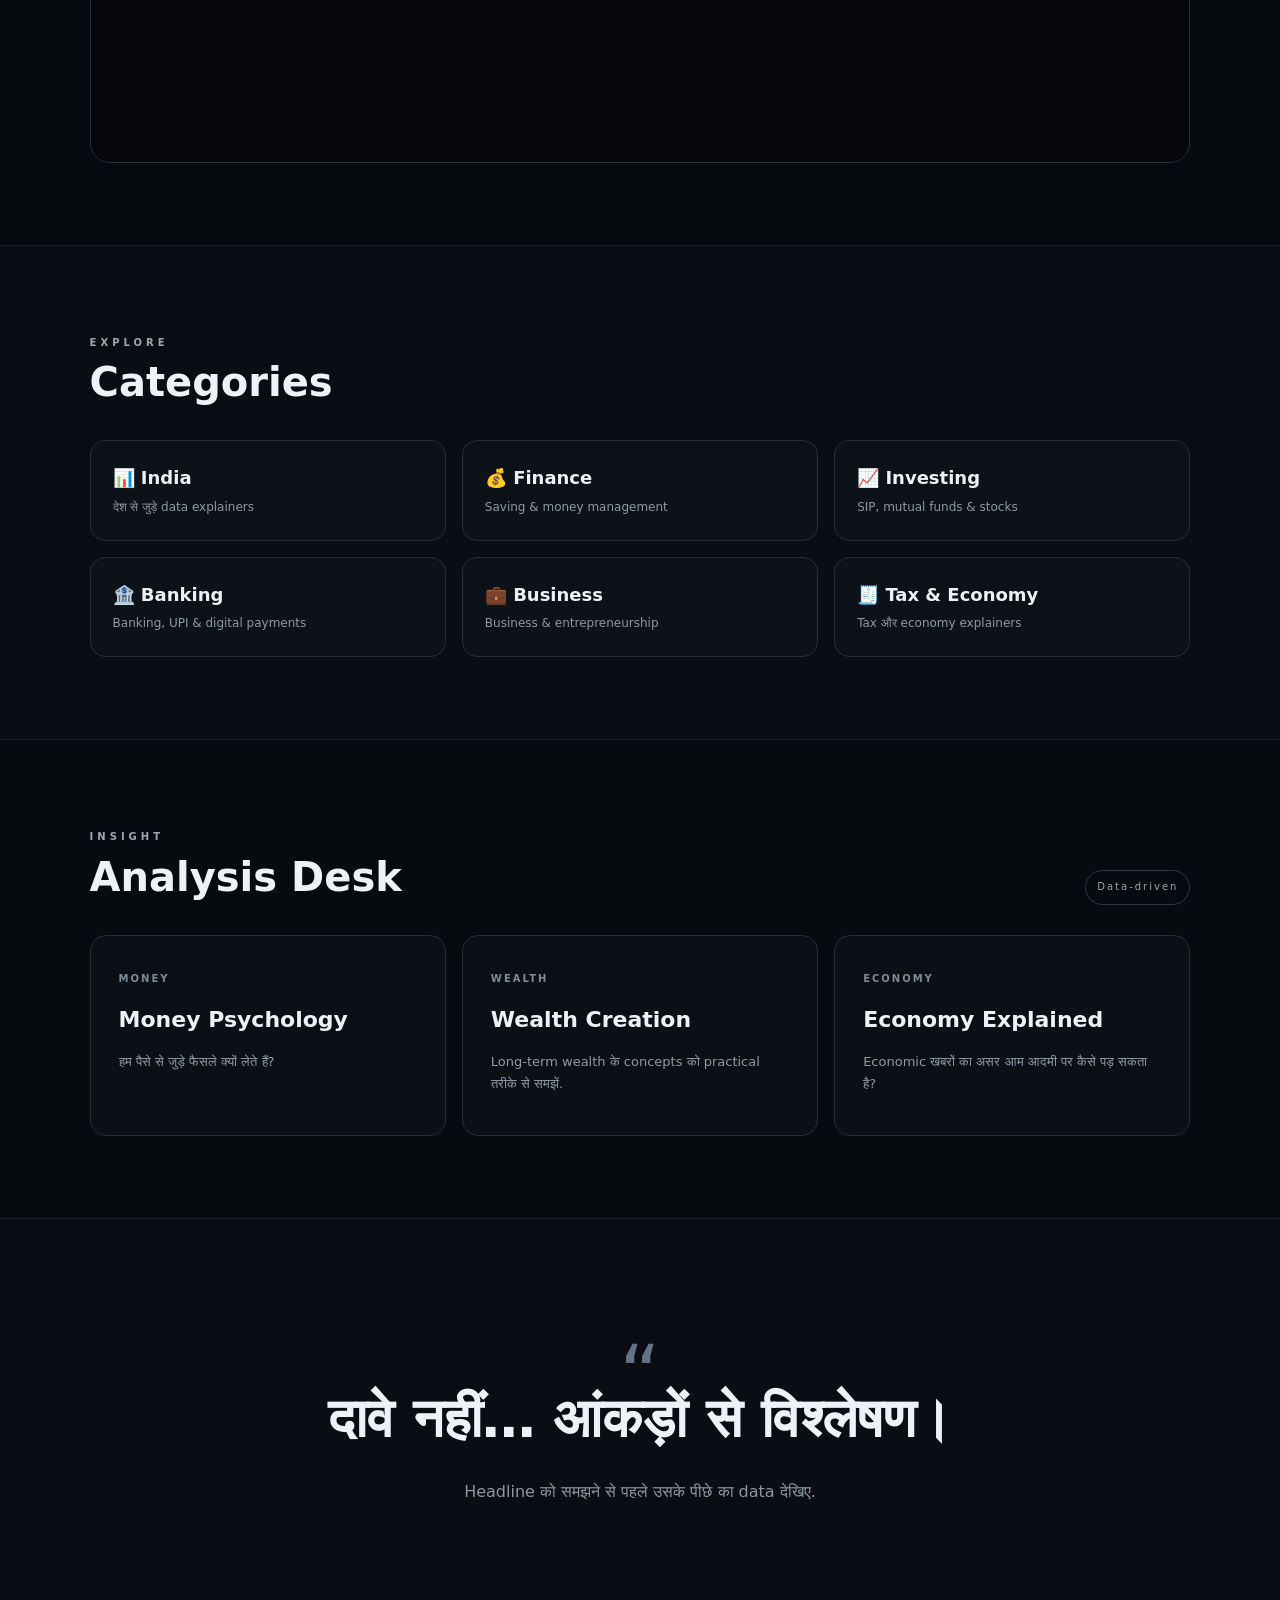
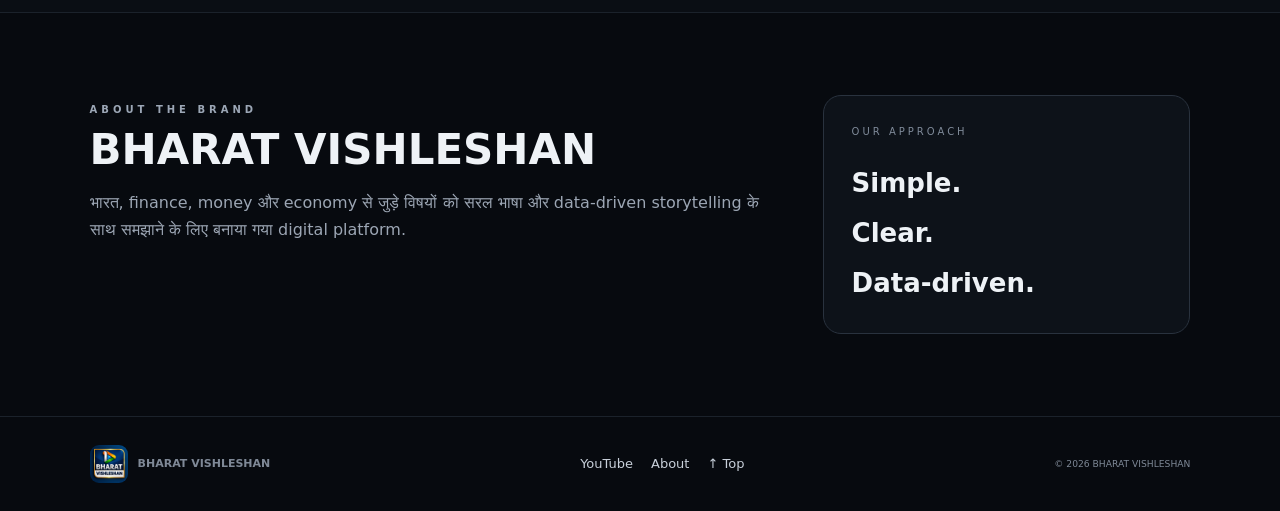
==== commit ba297746: "Add files via upload" ====
--- a/index.html
+++ b/index.html
@@ -18,7 +18,7 @@
 <section id="videos" class="section"><div class="head"><div><span class="eyebrow">WATCH</span><h2>Latest Videos</h2></div>
 <a class="text-link" href="https://youtube.com/channel/UCvxD0t_KVUwZ9aAYzKoyr5Q" target="_blank" rel="noopener">सभी वीडियो ↗</a></div>
 <div class="youtube-panel"><div class="yt-head"><div><span class="tag">YOUTUBE CHANNEL</span><h3>Latest Videos</h3><p>आपके YouTube channel के public videos सीधे यहाँ देखें।</p></div>
-<a class="btn ghost" href="https://youtube.com/channel/UCvxD0t_KVUwZ9aAYzKoyr5Q" target="_blank" rel="noopener">Channel खोलें ↗</a></div>
+<div class="yt-actions"><a class="btn subscribe" href="https://youtube.com/channel/UCvxD0t_KVUwZ9aAYzKoyr5Q?sub_confirmation=1" target="_blank" rel="noopener">🔔 Subscribe करें</a><a class="btn ghost" href="https://youtube.com/channel/UCvxD0t_KVUwZ9aAYzKoyr5Q" target="_blank" rel="noopener">Channel खोलें ↗</a></div></div>
 <div class="yt-frame"><iframe src="https://www.youtube.com/embed/videoseries?list=UUvxD0t_KVUwZ9aAYzKoyr5Q" title="BHARAT VISHLESHAN Latest Videos" loading="lazy" allow="accelerometer; autoplay; clipboard-write; encrypted-media; gyroscope; picture-in-picture; web-share" allowfullscreen></iframe></div></div></section>
 
 <section id="categories" class="section alt"><div class="head"><div><span class="eyebrow">EXPLORE</span><h2>Categories</h2></div></div>
--- a/style.css
+++ b/style.css
@@ -1 +1,2 @@
-*{box-sizing:border-box}html{scroll-behavior:smooth}body{margin:0;background:#070a0f;color:#eef2f6;font-family:system-ui,-apple-system,Segoe UI,Roboto,"Noto Sans Devanagari",sans-serif;line-height:1.65}.nav{position:sticky;top:0;z-index:20;display:flex;align-items:center;justify-content:space-between;padding:12px 6%;background:rgba(7,10,15,.9);backdrop-filter:blur(16px);border-bottom:1px solid #1c232d}.brand{display:flex;align-items:center;gap:11px;text-decoration:none;color:inherit}.brand img{width:48px;height:48px;object-fit:cover;border-radius:11px}.brand b{display:block;font-size:14px;letter-spacing:.8px}.brand small{display:block;color:#8f99a8;font-size:10px}.nav nav{display:flex;gap:24px}.nav nav a,.text-link,.links a{color:#c8d0da;text-decoration:none;font-size:13px}.menu{display:none;background:0;border:0;color:#fff;font-size:28px}.hero{min-height:78vh;padding:85px 7%;display:grid;grid-template-columns:1.35fr .65fr;gap:55px;align-items:center;background:radial-gradient(circle at 75% 35%,rgba(52,73,102,.2),transparent 30%)}.eyebrow{font-size:10px;letter-spacing:4px;color:#9ca7b6;font-weight:800}.hero h1{font-size:clamp(45px,7vw,86px);line-height:1.04;letter-spacing:-2px;margin:17px 0}.hero h1 span{color:#aeb8c7}.hero p{max-width:680px;color:#a8b2c0;font-size:18px}.actions{display:flex;gap:12px;margin:28px 0 15px}.btn{display:inline-block;padding:12px 18px;border-radius:11px;background:#f0f3f6;color:#070a0f;text-decoration:none;font-weight:800}.btn.ghost{background:transparent;color:#edf1f5;border:1px solid #37404c}.micro{font-size:10px;letter-spacing:2px;color:#697483}.hero-card{border:1px solid #28313d;border-radius:22px;min-height:320px;padding:28px;background:linear-gradient(145deg,#111822,#0a0e14)}.hero-card div{display:flex;justify-content:space-between;color:#7f8a99;font-size:10px;letter-spacing:2px}.hero-card hr{border:0;border-top:1px solid #29313c;margin:22px 0}.hero-card strong{font-size:78px;letter-spacing:-5px}.hero-card p{font-size:14px}.section{padding:82px 7%;border-top:1px solid #1b222b}.alt{background:#0a0e14}.head{display:flex;justify-content:space-between;align-items:end;margin-bottom:30px}.section h2{font-size:40px;line-height:1.15;margin:5px 0}.youtube-panel{border:1px solid #29323e;border-radius:20px;background:#0c1118;overflow:hidden}.yt-head{display:flex;justify-content:space-between;align-items:center;gap:20px;padding:30px}.yt-head h3{font-size:30px;margin:5px 0}.yt-head p{color:#929daa;margin:0}.yt-frame{position:relative;width:100%;aspect-ratio:16/9;background:#05070a}.yt-frame iframe{position:absolute;inset:0;width:100%;height:100%;border:0}.categories,.analysis{display:grid;grid-template-columns:repeat(3,1fr);gap:16px}.categories a{padding:22px;border:1px solid #252e39;border-radius:15px;background:#0d1219;text-decoration:none;color:#edf1f5}.categories a b{display:block;font-size:18px}.categories a span{display:block;color:#8e99a7;font-size:12px;margin-top:5px}.analysis article{padding:28px;border:1px solid #252e39;background:#0b1017;border-radius:16px}.tag{font-size:10px;letter-spacing:2px;color:#7f8a99;font-weight:800}.analysis h3{font-size:22px;margin:12px 0 7px}.analysis p{font-size:13px;color:#8f9aa8}.pill{font-size:10px;letter-spacing:2px;border:1px solid #303947;color:#9aa5b4;padding:8px 11px;border-radius:99px}.quote{padding:90px 7%;text-align:center;border-top:1px solid #1b222b;background:#0a0e14}.quote>div{font-size:80px;height:55px;color:#657184}.quote blockquote{font-size:clamp(28px,5vw,54px);font-weight:850;margin:10px auto;max-width:900px}.quote p{color:#8d98a6}.about{display:grid;grid-template-columns:1.3fr .7fr;gap:50px}.about h2{font-size:42px}.about p{color:#9ca6b4;max-width:700px}.about-box{border:1px solid #29323e;border-radius:18px;padding:28px;background:#0d1219;display:flex;flex-direction:column;gap:7px}.about-box span{font-size:10px;letter-spacing:3px;color:#7f8a99;margin-bottom:15px}.about-box b{font-size:26px}footer{border-top:1px solid #1b222b;padding:28px 7%;display:flex;align-items:center;gap:30px;justify-content:space-between;color:#7f8997;font-size:11px}.foot-brand{display:flex;align-items:center;gap:10px}.foot-brand img{width:38px;height:38px;border-radius:9px}.links{display:flex;gap:18px}@media(max-width:820px){.nav nav{display:none;position:absolute;top:72px;left:0;right:0;padding:18px 7%;background:#070a0f;border-bottom:1px solid #1d242e;flex-direction:column;gap:14px}.nav nav.open{display:flex}.menu{display:block}.hero{grid-template-columns:1fr;min-height:auto;padding:70px 8%}.hero-card{display:none}.section{padding:65px 7%}.yt-head{flex-direction:column;align-items:flex-start}.categories,.analysis{grid-template-columns:1fr}.about{grid-template-columns:1fr}.section h2{font-size:32px}footer{flex-direction:column;align-items:flex-start}.links{order:3}}@media(max-width:430px){.hero h1{font-size:45px}.hero p{font-size:16px}.actions{flex-direction:column}.btn{text-align:center}.head{align-items:flex-start;gap:12px}.pill{display:none}}+*{box-sizing:border-box}html{scroll-behavior:smooth}body{margin:0;background:#070a0f;color:#eef2f6;font-family:system-ui,-apple-system,Segoe UI,Roboto,"Noto Sans Devanagari",sans-serif;line-height:1.65}.nav{position:sticky;top:0;z-index:20;display:flex;align-items:center;justify-content:space-between;padding:12px 6%;background:rgba(7,10,15,.9);backdrop-filter:blur(16px);border-bottom:1px solid #1c232d}.brand{display:flex;align-items:center;gap:11px;text-decoration:none;color:inherit}.brand img{width:48px;height:48px;object-fit:cover;border-radius:11px}.brand b{display:block;font-size:14px;letter-spacing:.8px}.brand small{display:block;color:#8f99a8;font-size:10px}.nav nav{display:flex;gap:24px}.nav nav a,.text-link,.links a{color:#c8d0da;text-decoration:none;font-size:13px}.menu{display:none;background:0;border:0;color:#fff;font-size:28px}.hero{min-height:78vh;padding:85px 7%;display:grid;grid-template-columns:1.35fr .65fr;gap:55px;align-items:center;background:radial-gradient(circle at 75% 35%,rgba(52,73,102,.2),transparent 30%)}.eyebrow{font-size:10px;letter-spacing:4px;color:#9ca7b6;font-weight:800}.hero h1{font-size:clamp(45px,7vw,86px);line-height:1.04;letter-spacing:-2px;margin:17px 0}.hero h1 span{color:#aeb8c7}.hero p{max-width:680px;color:#a8b2c0;font-size:18px}.actions{display:flex;gap:12px;margin:28px 0 15px}.btn{display:inline-block;padding:12px 18px;border-radius:11px;background:#f0f3f6;color:#070a0f;text-decoration:none;font-weight:800}.btn.ghost{background:transparent;color:#edf1f5;border:1px solid #37404c}.micro{font-size:10px;letter-spacing:2px;color:#697483}.hero-card{border:1px solid #28313d;border-radius:22px;min-height:320px;padding:28px;background:linear-gradient(145deg,#111822,#0a0e14)}.hero-card div{display:flex;justify-content:space-between;color:#7f8a99;font-size:10px;letter-spacing:2px}.hero-card hr{border:0;border-top:1px solid #29313c;margin:22px 0}.hero-card strong{font-size:78px;letter-spacing:-5px}.hero-card p{font-size:14px}.section{padding:82px 7%;border-top:1px solid #1b222b}.alt{background:#0a0e14}.head{display:flex;justify-content:space-between;align-items:end;margin-bottom:30px}.section h2{font-size:40px;line-height:1.15;margin:5px 0}.youtube-panel{border:1px solid #29323e;border-radius:20px;background:#0c1118;overflow:hidden}.yt-head{display:flex;justify-content:space-between;align-items:center;gap:20px;padding:30px}.yt-head h3{font-size:30px;margin:5px 0}.yt-head p{color:#929daa;margin:0}.yt-frame{position:relative;width:100%;aspect-ratio:16/9;background:#05070a}.yt-frame iframe{position:absolute;inset:0;width:100%;height:100%;border:0}.categories,.analysis{display:grid;grid-template-columns:repeat(3,1fr);gap:16px}.categories a{padding:22px;border:1px solid #252e39;border-radius:15px;background:#0d1219;text-decoration:none;color:#edf1f5}.categories a b{display:block;font-size:18px}.categories a span{display:block;color:#8e99a7;font-size:12px;margin-top:5px}.analysis article{padding:28px;border:1px solid #252e39;background:#0b1017;border-radius:16px}.tag{font-size:10px;letter-spacing:2px;color:#7f8a99;font-weight:800}.analysis h3{font-size:22px;margin:12px 0 7px}.analysis p{font-size:13px;color:#8f9aa8}.pill{font-size:10px;letter-spacing:2px;border:1px solid #303947;color:#9aa5b4;padding:8px 11px;border-radius:99px}.quote{padding:90px 7%;text-align:center;border-top:1px solid #1b222b;background:#0a0e14}.quote>div{font-size:80px;height:55px;color:#657184}.quote blockquote{font-size:clamp(28px,5vw,54px);font-weight:850;margin:10px auto;max-width:900px}.quote p{color:#8d98a6}.about{display:grid;grid-template-columns:1.3fr .7fr;gap:50px}.about h2{font-size:42px}.about p{color:#9ca6b4;max-width:700px}.about-box{border:1px solid #29323e;border-radius:18px;padding:28px;background:#0d1219;display:flex;flex-direction:column;gap:7px}.about-box span{font-size:10px;letter-spacing:3px;color:#7f8a99;margin-bottom:15px}.about-box b{font-size:26px}footer{border-top:1px solid #1b222b;padding:28px 7%;display:flex;align-items:center;gap:30px;justify-content:space-between;color:#7f8997;font-size:11px}.foot-brand{display:flex;align-items:center;gap:10px}.foot-brand img{width:38px;height:38px;border-radius:9px}.links{display:flex;gap:18px}@media(max-width:820px){.nav nav{display:none;position:absolute;top:72px;left:0;right:0;padding:18px 7%;background:#070a0f;border-bottom:1px solid #1d242e;flex-direction:column;gap:14px}.nav nav.open{display:flex}.menu{display:block}.hero{grid-template-columns:1fr;min-height:auto;padding:70px 8%}.hero-card{display:none}.section{padding:65px 7%}.yt-head{flex-direction:column;align-items:flex-start}.categories,.analysis{grid-template-columns:1fr}.about{grid-template-columns:1fr}.section h2{font-size:32px}footer{flex-direction:column;align-items:flex-start}.links{order:3}}@media(max-width:430px){.hero h1{font-size:45px}.hero p{font-size:16px}.actions{flex-direction:column}.btn{text-align:center}.head{align-items:flex-start;gap:12px}.pill{display:none}}
+.yt-actions{display:flex;gap:10px;flex-wrap:wrap}.subscribe{background:#f0f3f6}.subscribe:hover,.btn:hover{transform:translateY(-1px)}.btn{transition:transform .2s ease,opacity .2s ease}.btn:hover{opacity:.92}@media(max-width:520px){.yt-actions{width:100%;flex-direction:column}.yt-actions .btn{width:100%;text-align:center}}
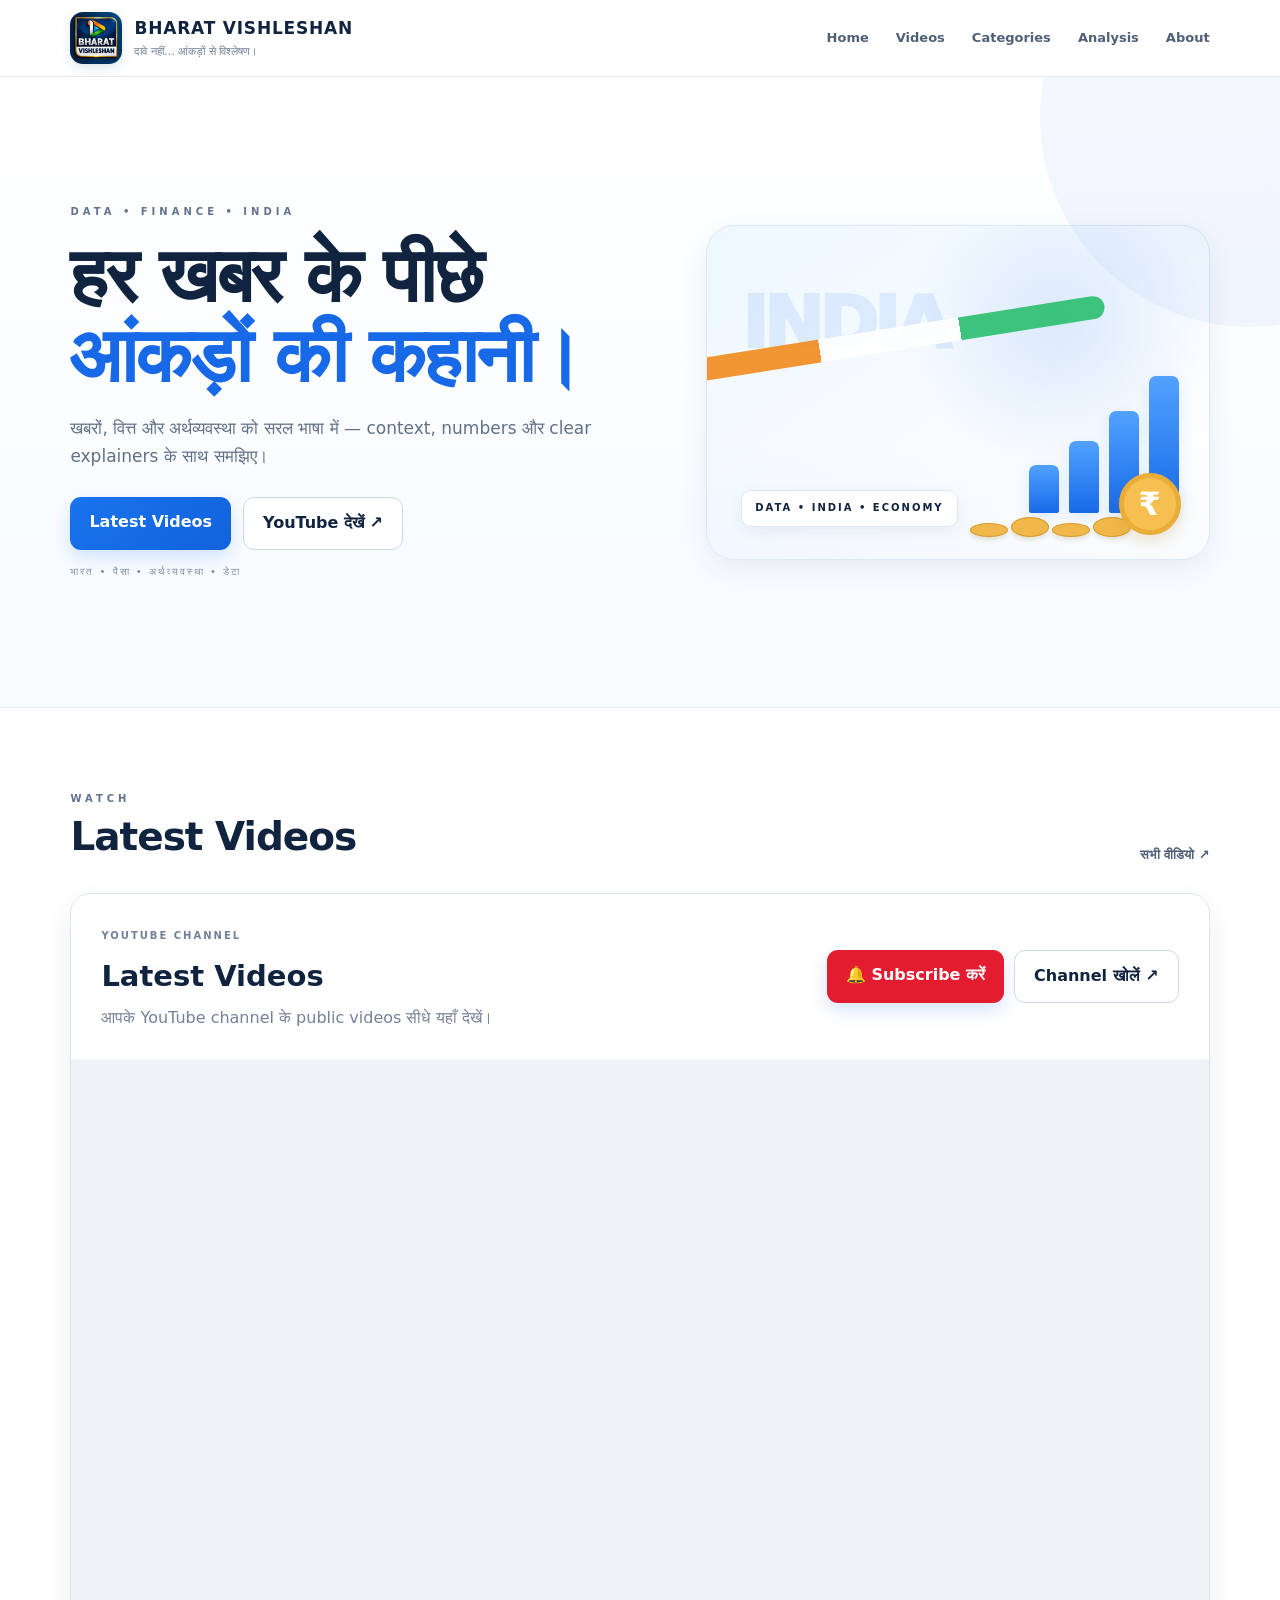
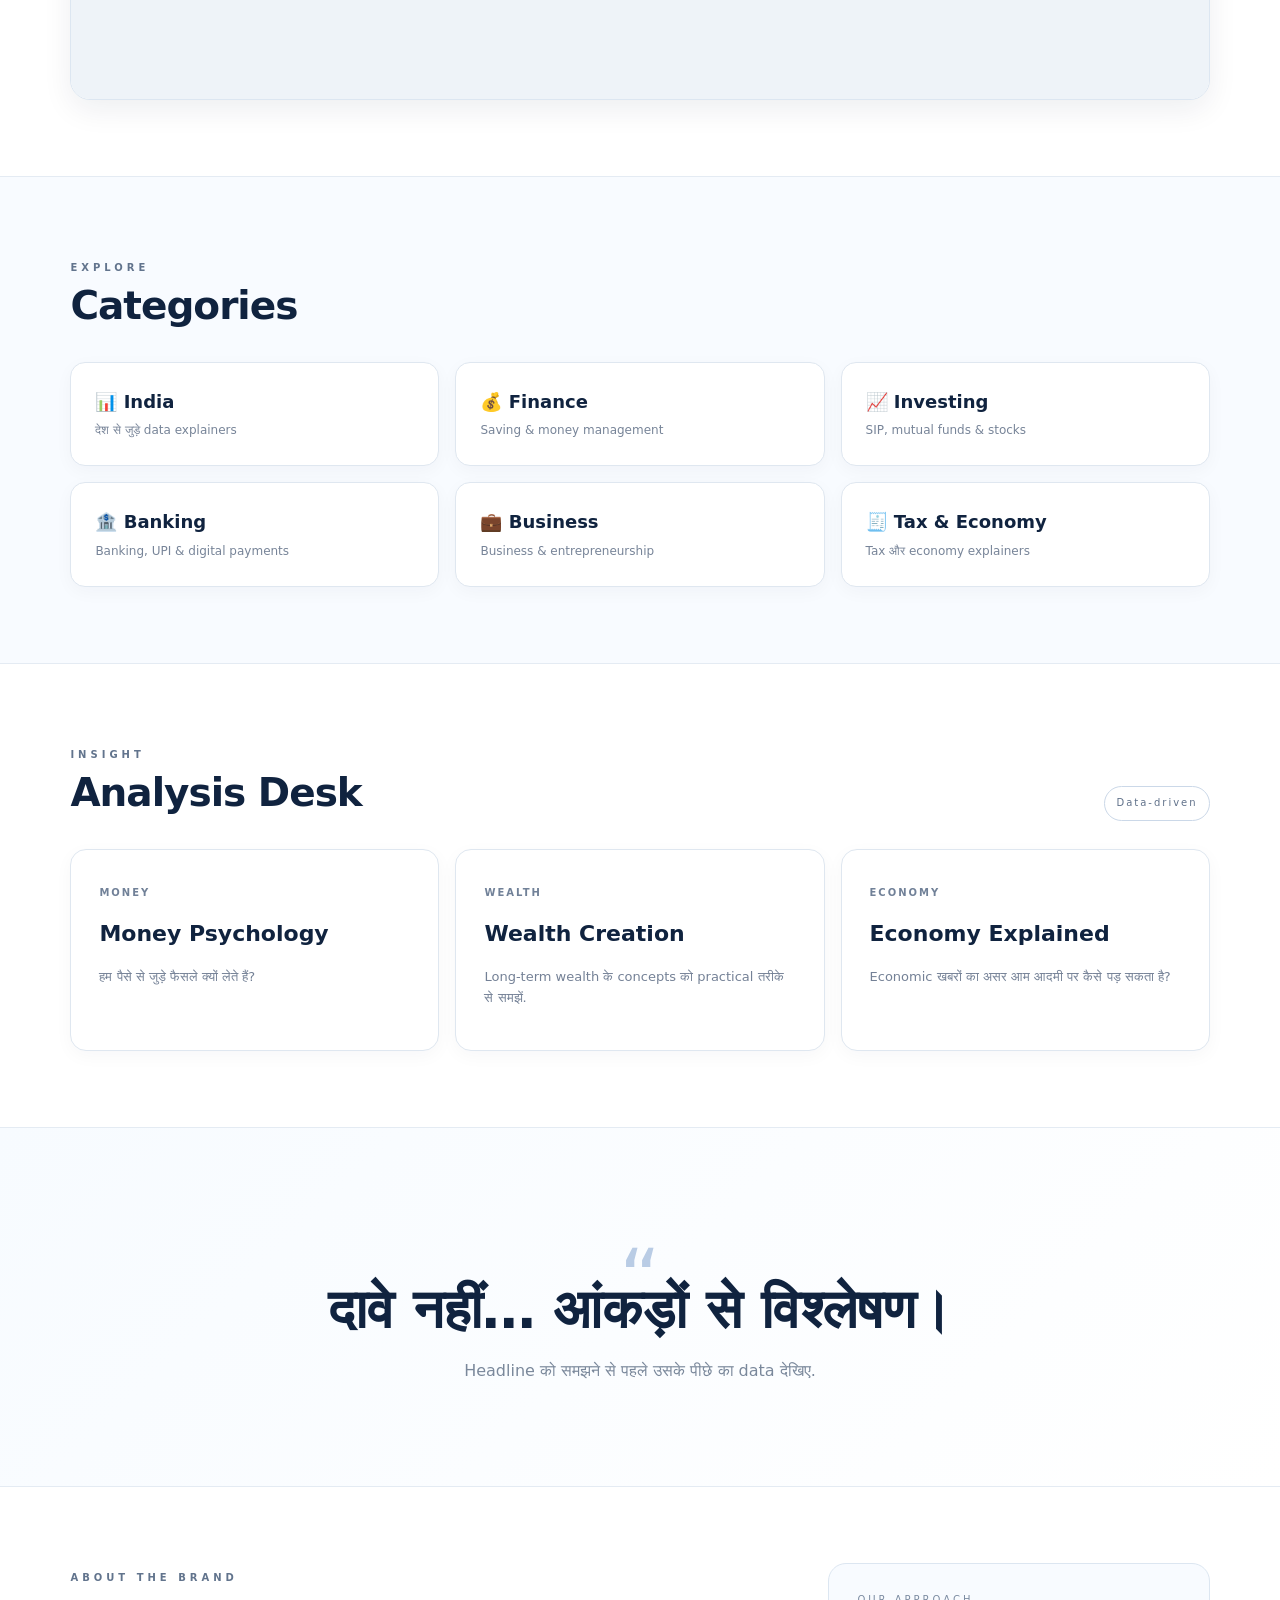
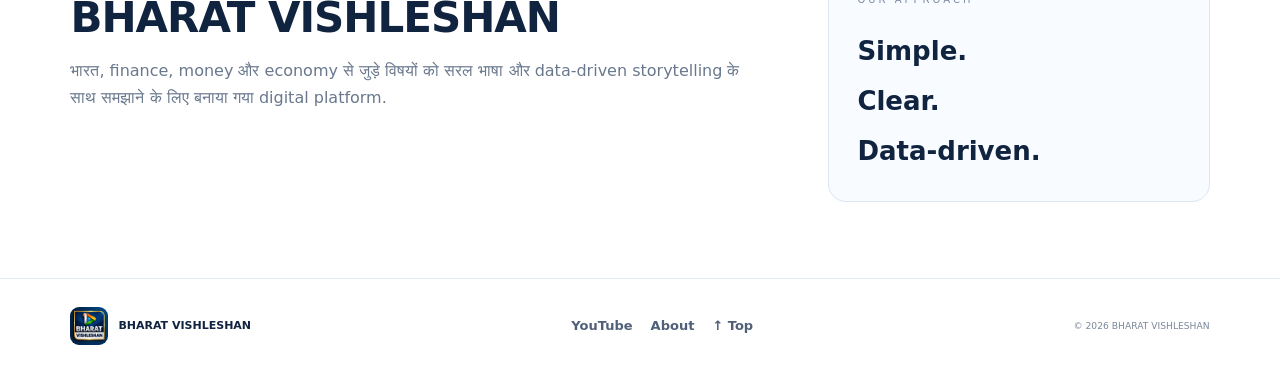
==== commit cff41a34: "Add files via upload" ====
--- a/index.html
+++ b/index.html
@@ -2,7 +2,7 @@
 <meta charset="utf-8"><meta name="viewport" content="width=device-width,initial-scale=1">
 <title>BHARAT VISHLESHAN | दावे नहीं… आंकड़ों से विश्लेषण।</title>
 <meta name="description" content="BHARAT VISHLESHAN — India, Finance, Economy और Money का data-driven analysis.">
-<meta name="theme-color" content="#070a0f"><link rel="stylesheet" href="style.css"></head>
+<meta name="theme-color" content="#ffffff"><link rel="stylesheet" href="style.css"></head>
 <body>
 <header class="nav"><a class="brand" href="#home"><img src="logo.png" alt="BHARAT VISHLESHAN logo"><span><b>BHARAT VISHLESHAN</b><small>दावे नहीं… आंकड़ों से विश्लेषण।</small></span></a>
 <button class="menu" onclick="toggleMenu()">☰</button>
@@ -13,7 +13,7 @@
 <p>खबरों, वित्त और अर्थव्यवस्था को सरल भाषा में — context, numbers और clear explainers के साथ समझिए।</p>
 <div class="actions"><a class="btn" href="#videos">Latest Videos</a><a class="btn ghost" href="https://youtube.com/channel/UCvxD0t_KVUwZ9aAYzKoyr5Q" target="_blank" rel="noopener">YouTube देखें ↗</a></div>
 <div class="micro">भारत • पैसा • अर्थव्यवस्था • डेटा</div></div>
-<div class="hero-card"><div><span>BHARAT VISHLESHAN</span><span>01</span></div><hr><strong>DATA</strong><p>Headline से आगे की कहानी.</p></div></section>
+<div class="hero-visual"><div class="visual-card"><div class="india-word">INDIA</div><div class="ribbon"></div><div class="bars"><i></i><i></i><i></i><i></i></div><div class="coins"><span class="coin"></span><span class="coin tall"></span><span class="coin"></span><span class="coin tall"></span></div><div class="rupee">₹</div><div class="visual-label">DATA • INDIA • ECONOMY</div></div></div></section>
 
 <section id="videos" class="section"><div class="head"><div><span class="eyebrow">WATCH</span><h2>Latest Videos</h2></div>
 <a class="text-link" href="https://youtube.com/channel/UCvxD0t_KVUwZ9aAYzKoyr5Q" target="_blank" rel="noopener">सभी वीडियो ↗</a></div>
--- a/style.css
+++ b/style.css
@@ -1,2 +1,15 @@
-*{box-sizing:border-box}html{scroll-behavior:smooth}body{margin:0;background:#070a0f;color:#eef2f6;font-family:system-ui,-apple-system,Segoe UI,Roboto,"Noto Sans Devanagari",sans-serif;line-height:1.65}.nav{position:sticky;top:0;z-index:20;display:flex;align-items:center;justify-content:space-between;padding:12px 6%;background:rgba(7,10,15,.9);backdrop-filter:blur(16px);border-bottom:1px solid #1c232d}.brand{display:flex;align-items:center;gap:11px;text-decoration:none;color:inherit}.brand img{width:48px;height:48px;object-fit:cover;border-radius:11px}.brand b{display:block;font-size:14px;letter-spacing:.8px}.brand small{display:block;color:#8f99a8;font-size:10px}.nav nav{display:flex;gap:24px}.nav nav a,.text-link,.links a{color:#c8d0da;text-decoration:none;font-size:13px}.menu{display:none;background:0;border:0;color:#fff;font-size:28px}.hero{min-height:78vh;padding:85px 7%;display:grid;grid-template-columns:1.35fr .65fr;gap:55px;align-items:center;background:radial-gradient(circle at 75% 35%,rgba(52,73,102,.2),transparent 30%)}.eyebrow{font-size:10px;letter-spacing:4px;color:#9ca7b6;font-weight:800}.hero h1{font-size:clamp(45px,7vw,86px);line-height:1.04;letter-spacing:-2px;margin:17px 0}.hero h1 span{color:#aeb8c7}.hero p{max-width:680px;color:#a8b2c0;font-size:18px}.actions{display:flex;gap:12px;margin:28px 0 15px}.btn{display:inline-block;padding:12px 18px;border-radius:11px;background:#f0f3f6;color:#070a0f;text-decoration:none;font-weight:800}.btn.ghost{background:transparent;color:#edf1f5;border:1px solid #37404c}.micro{font-size:10px;letter-spacing:2px;color:#697483}.hero-card{border:1px solid #28313d;border-radius:22px;min-height:320px;padding:28px;background:linear-gradient(145deg,#111822,#0a0e14)}.hero-card div{display:flex;justify-content:space-between;color:#7f8a99;font-size:10px;letter-spacing:2px}.hero-card hr{border:0;border-top:1px solid #29313c;margin:22px 0}.hero-card strong{font-size:78px;letter-spacing:-5px}.hero-card p{font-size:14px}.section{padding:82px 7%;border-top:1px solid #1b222b}.alt{background:#0a0e14}.head{display:flex;justify-content:space-between;align-items:end;margin-bottom:30px}.section h2{font-size:40px;line-height:1.15;margin:5px 0}.youtube-panel{border:1px solid #29323e;border-radius:20px;background:#0c1118;overflow:hidden}.yt-head{display:flex;justify-content:space-between;align-items:center;gap:20px;padding:30px}.yt-head h3{font-size:30px;margin:5px 0}.yt-head p{color:#929daa;margin:0}.yt-frame{position:relative;width:100%;aspect-ratio:16/9;background:#05070a}.yt-frame iframe{position:absolute;inset:0;width:100%;height:100%;border:0}.categories,.analysis{display:grid;grid-template-columns:repeat(3,1fr);gap:16px}.categories a{padding:22px;border:1px solid #252e39;border-radius:15px;background:#0d1219;text-decoration:none;color:#edf1f5}.categories a b{display:block;font-size:18px}.categories a span{display:block;color:#8e99a7;font-size:12px;margin-top:5px}.analysis article{padding:28px;border:1px solid #252e39;background:#0b1017;border-radius:16px}.tag{font-size:10px;letter-spacing:2px;color:#7f8a99;font-weight:800}.analysis h3{font-size:22px;margin:12px 0 7px}.analysis p{font-size:13px;color:#8f9aa8}.pill{font-size:10px;letter-spacing:2px;border:1px solid #303947;color:#9aa5b4;padding:8px 11px;border-radius:99px}.quote{padding:90px 7%;text-align:center;border-top:1px solid #1b222b;background:#0a0e14}.quote>div{font-size:80px;height:55px;color:#657184}.quote blockquote{font-size:clamp(28px,5vw,54px);font-weight:850;margin:10px auto;max-width:900px}.quote p{color:#8d98a6}.about{display:grid;grid-template-columns:1.3fr .7fr;gap:50px}.about h2{font-size:42px}.about p{color:#9ca6b4;max-width:700px}.about-box{border:1px solid #29323e;border-radius:18px;padding:28px;background:#0d1219;display:flex;flex-direction:column;gap:7px}.about-box span{font-size:10px;letter-spacing:3px;color:#7f8a99;margin-bottom:15px}.about-box b{font-size:26px}footer{border-top:1px solid #1b222b;padding:28px 7%;display:flex;align-items:center;gap:30px;justify-content:space-between;color:#7f8997;font-size:11px}.foot-brand{display:flex;align-items:center;gap:10px}.foot-brand img{width:38px;height:38px;border-radius:9px}.links{display:flex;gap:18px}@media(max-width:820px){.nav nav{display:none;position:absolute;top:72px;left:0;right:0;padding:18px 7%;background:#070a0f;border-bottom:1px solid #1d242e;flex-direction:column;gap:14px}.nav nav.open{display:flex}.menu{display:block}.hero{grid-template-columns:1fr;min-height:auto;padding:70px 8%}.hero-card{display:none}.section{padding:65px 7%}.yt-head{flex-direction:column;align-items:flex-start}.categories,.analysis{grid-template-columns:1fr}.about{grid-template-columns:1fr}.section h2{font-size:32px}footer{flex-direction:column;align-items:flex-start}.links{order:3}}@media(max-width:430px){.hero h1{font-size:45px}.hero p{font-size:16px}.actions{flex-direction:column}.btn{text-align:center}.head{align-items:flex-start;gap:12px}.pill{display:none}}
-.yt-actions{display:flex;gap:10px;flex-wrap:wrap}.subscribe{background:#f0f3f6}.subscribe:hover,.btn:hover{transform:translateY(-1px)}.btn{transition:transform .2s ease,opacity .2s ease}.btn:hover{opacity:.92}@media(max-width:520px){.yt-actions{width:100%;flex-direction:column}.yt-actions .btn{width:100%;text-align:center}}
+:root{--navy:#10233f;--blue:#1769e8;--blue2:#0f7cf3;--text:#10213b;--muted:#66758a;--line:#e4ebf3;--soft:#f5f9ff;--white:#fff;--shadow:0 10px 30px rgba(16,35,63,.07)}
+*{box-sizing:border-box}html{scroll-behavior:smooth}body{margin:0;background:#fff;color:var(--text);font-family:system-ui,-apple-system,Segoe UI,Roboto,"Noto Sans Devanagari",sans-serif;line-height:1.65}
+.nav{position:sticky;top:0;z-index:20;display:flex;align-items:center;justify-content:space-between;padding:12px 5.5%;background:rgba(255,255,255,.94);backdrop-filter:blur(16px);border-bottom:1px solid var(--line)}
+.brand{display:flex;align-items:center;gap:12px;text-decoration:none;color:inherit}.brand img{width:52px;height:52px;object-fit:cover;border-radius:13px;box-shadow:0 4px 12px rgba(16,35,63,.12)}.brand b{display:block;font-size:17px;letter-spacing:.8px;color:var(--navy)}.brand b::first-letter{}.brand small{display:block;color:#718096;font-size:11px;margin-top:1px}.menu{display:none;background:0;border:0;color:var(--navy);font-size:30px;cursor:pointer}.nav nav{display:flex;gap:27px}.nav nav a,.text-link,.links a{color:#506078;text-decoration:none;font-size:13px;font-weight:650}.nav nav a:hover,.text-link:hover,.links a:hover{color:var(--blue)}
+.hero{position:relative;overflow:hidden;min-height:70vh;padding:74px 5.5%;display:grid;grid-template-columns:1.08fr .92fr;gap:45px;align-items:center;background:linear-gradient(180deg,#fff 0%,#f7fbff 100%)}.hero:after{content:"";position:absolute;width:420px;height:420px;border-radius:50%;right:-180px;top:-170px;background:rgba(23,105,232,.05);pointer-events:none}.eyebrow{font-size:10px;letter-spacing:4px;color:#62748d;font-weight:850}.hero h1{font-size:clamp(43px,6vw,76px);line-height:1.05;letter-spacing:-2.5px;margin:16px 0 18px;color:var(--navy)}.hero h1 span{color:var(--blue)}.hero p{max-width:650px;color:#617187;font-size:17px;margin:0}.actions{display:flex;gap:12px;margin:27px 0 14px}.btn{display:inline-block;padding:12px 19px;border-radius:11px;background:linear-gradient(135deg,#1974ed,#1262dd);color:#fff;text-decoration:none;font-weight:800;box-shadow:0 7px 18px rgba(23,105,232,.18);transition:transform .2s ease,box-shadow .2s ease,opacity .2s ease}.btn:hover{transform:translateY(-2px);box-shadow:0 10px 24px rgba(23,105,232,.24);opacity:.96}.btn.ghost{background:#fff;color:var(--navy);border:1px solid #ccd8e7;box-shadow:none}.btn.ghost:hover{border-color:#a8c2e5}.micro{font-size:10px;letter-spacing:2px;color:#8390a1}
+.hero-visual{position:relative;min-height:340px;display:flex;align-items:center;justify-content:center}.visual-card{position:relative;width:min(520px,100%);height:335px;border-radius:28px;background:linear-gradient(145deg,#eef7ff,#fff);border:1px solid #dce8f5;box-shadow:var(--shadow);overflow:hidden}.visual-card:before{content:"";position:absolute;inset:0;background:radial-gradient(circle at 70% 30%,rgba(23,105,232,.12),transparent 35%),linear-gradient(180deg,transparent 65%,rgba(23,105,232,.025));}.india-word{position:absolute;left:34px;top:38px;font-size:72px;font-weight:950;letter-spacing:-5px;color:rgba(23,105,232,.10)}.bars{position:absolute;right:30px;bottom:46px;height:145px;display:flex;align-items:flex-end;gap:10px}.bars i{display:block;width:30px;border-radius:7px 7px 2px 2px;background:linear-gradient(180deg,#52a2ff,#1769e8);box-shadow:0 5px 15px rgba(23,105,232,.12)}.bars i:nth-child(1){height:48px}.bars i:nth-child(2){height:72px}.bars i:nth-child(3){height:102px}.bars i:nth-child(4){height:137px}.coins{position:absolute;right:78px;bottom:22px;display:flex;align-items:flex-end;gap:3px}.coin{width:38px;height:14px;border-radius:50%;background:#f0b84b;border:1px solid #d99927;box-shadow:0 3px 4px rgba(120,80,10,.15)}.coin.tall{height:20px}.rupee{position:absolute;right:28px;bottom:24px;width:62px;height:62px;border-radius:50%;display:grid;place-items:center;background:#f6bf51;color:#fff;font-size:32px;font-weight:900;border:5px solid #e9ad38;box-shadow:0 7px 15px rgba(190,130,20,.18)}.ribbon{position:absolute;left:-30px;top:102px;width:430px;height:23px;transform:rotate(-9deg);background:linear-gradient(90deg,#f28c21 0 33%,#fff 33% 66%,#2fbf71 66%);opacity:.92;border-radius:20px}.visual-label{position:absolute;left:34px;bottom:32px;padding:9px 13px;border-radius:10px;background:#fff;border:1px solid #dfe8f2;color:var(--navy);font-size:10px;font-weight:850;letter-spacing:2px;box-shadow:0 5px 15px rgba(16,35,63,.06)}
+.section{padding:76px 5.5%;border-top:1px solid var(--line);background:#fff}.alt{background:#f8fbff}.head{display:flex;justify-content:space-between;align-items:end;margin-bottom:28px}.section h2{font-size:39px;line-height:1.15;margin:5px 0;color:var(--navy);letter-spacing:-1px}
+.youtube-panel{border:1px solid #dce6f1;border-radius:20px;background:#fff;overflow:hidden;box-shadow:var(--shadow)}.yt-head{display:flex;justify-content:space-between;align-items:center;gap:20px;padding:27px 30px}.yt-head h3{font-size:29px;margin:5px 0;color:var(--navy)}.yt-head p{color:#748196;margin:0}.yt-frame{position:relative;width:100%;aspect-ratio:16/9;background:#eef3f8}.yt-frame iframe{position:absolute;inset:0;width:100%;height:100%;border:0}.yt-actions{display:flex;gap:10px;flex-wrap:wrap}.subscribe{background:#e31d2f;border-color:#e31d2f}.subscribe:hover{box-shadow:0 9px 20px rgba(227,29,47,.18)}
+.categories,.analysis{display:grid;grid-template-columns:repeat(3,1fr);gap:16px}.categories a{position:relative;padding:24px;border:1px solid #dfe7f0;border-radius:15px;background:#fff;text-decoration:none;color:var(--navy);box-shadow:0 5px 18px rgba(16,35,63,.035);transition:transform .2s ease,box-shadow .2s ease,border-color .2s ease}.categories a:hover{transform:translateY(-3px);box-shadow:var(--shadow);border-color:#bdd3ef}.categories a b{display:block;font-size:18px}.categories a span{display:block;color:#778498;font-size:12px;margin-top:5px}.analysis article{padding:28px;border:1px solid #dfe7f0;background:#fff;border-radius:16px;box-shadow:0 5px 18px rgba(16,35,63,.035)}.tag{font-size:10px;letter-spacing:2px;color:#718198;font-weight:850}.analysis h3{font-size:22px;margin:12px 0 7px;color:var(--navy)}.analysis p{font-size:13px;color:#748196}.pill{font-size:10px;letter-spacing:2px;border:1px solid #cbd8e8;color:#60718a;padding:8px 11px;border-radius:99px;background:#fff}
+.quote{padding:85px 5.5%;text-align:center;border-top:1px solid var(--line);background:linear-gradient(135deg,#f7fbff,#fff)}.quote>div{font-size:80px;height:55px;color:#b9cce5}.quote blockquote{font-size:clamp(28px,5vw,54px);line-height:1.2;font-weight:850;color:var(--navy);margin:10px auto;max-width:900px}.quote p{color:#7a889b}.about{display:grid;grid-template-columns:1.3fr .7fr;gap:50px}.about h2{font-size:42px;color:var(--navy)}.about p{color:#69788d;max-width:700px}.about-box{border:1px solid #dce6f1;border-radius:18px;padding:28px;background:#f8fbff;display:flex;flex-direction:column;gap:7px}.about-box span{font-size:10px;letter-spacing:3px;color:#7b8ba1;margin-bottom:15px}.about-box b{font-size:26px;color:var(--navy)}
+footer{border-top:1px solid var(--line);padding:28px 5.5%;display:flex;align-items:center;gap:30px;justify-content:space-between;color:#7a8798;font-size:11px;background:#fff}.foot-brand{display:flex;align-items:center;gap:10px;color:var(--navy)}.foot-brand img{width:38px;height:38px;border-radius:9px}.links{display:flex;gap:18px}
+@media(max-width:900px){.hero{grid-template-columns:1fr;padding:65px 7%}.hero-visual{min-height:280px}.categories,.analysis{grid-template-columns:repeat(2,1fr)}.section{padding:65px 7%}}
+@media(max-width:820px){.nav nav{display:none;position:absolute;top:77px;left:0;right:0;padding:18px 7%;background:#fff;border-bottom:1px solid var(--line);flex-direction:column;gap:14px;box-shadow:0 10px 25px rgba(16,35,63,.06)}.nav nav.open{display:flex}.menu{display:block}.yt-head{flex-direction:column;align-items:flex-start}.about{grid-template-columns:1fr}.section h2{font-size:32px}footer{flex-direction:column;align-items:flex-start}.links{order:3}}
+@media(max-width:600px){.hero{padding-top:48px}.hero h1{font-size:43px;letter-spacing:-1.5px}.hero p{font-size:16px}.actions{flex-direction:column}.btn{text-align:center}.visual-card{height:270px}.india-word{font-size:52px;left:22px}.ribbon{top:82px;width:330px}.bars{right:17px;bottom:48px;gap:6px}.bars i{width:23px}.coins{right:52px}.rupee{right:17px}.visual-label{left:22px}.categories,.analysis{grid-template-columns:1fr}.head{align-items:flex-start;gap:12px}.pill{display:none}.yt-head{padding:23px}.yt-actions{width:100%;flex-direction:column}.yt-actions .btn{width:100%}}
+@media(max-width:430px){.brand img{width:47px;height:47px}.brand b{font-size:14px}.brand small{font-size:9px}.hero h1{font-size:39px}.hero-visual{min-height:245px}.visual-card{height:235px}.bars{height:105px}.bars i:nth-child(1){height:34px}.bars i:nth-child(2){height:53px}.bars i:nth-child(3){height:76px}.bars i:nth-child(4){height:99px}.coin{width:29px}.rupee{width:51px;height:51px;font-size:27px}.section{padding:55px 6%}}
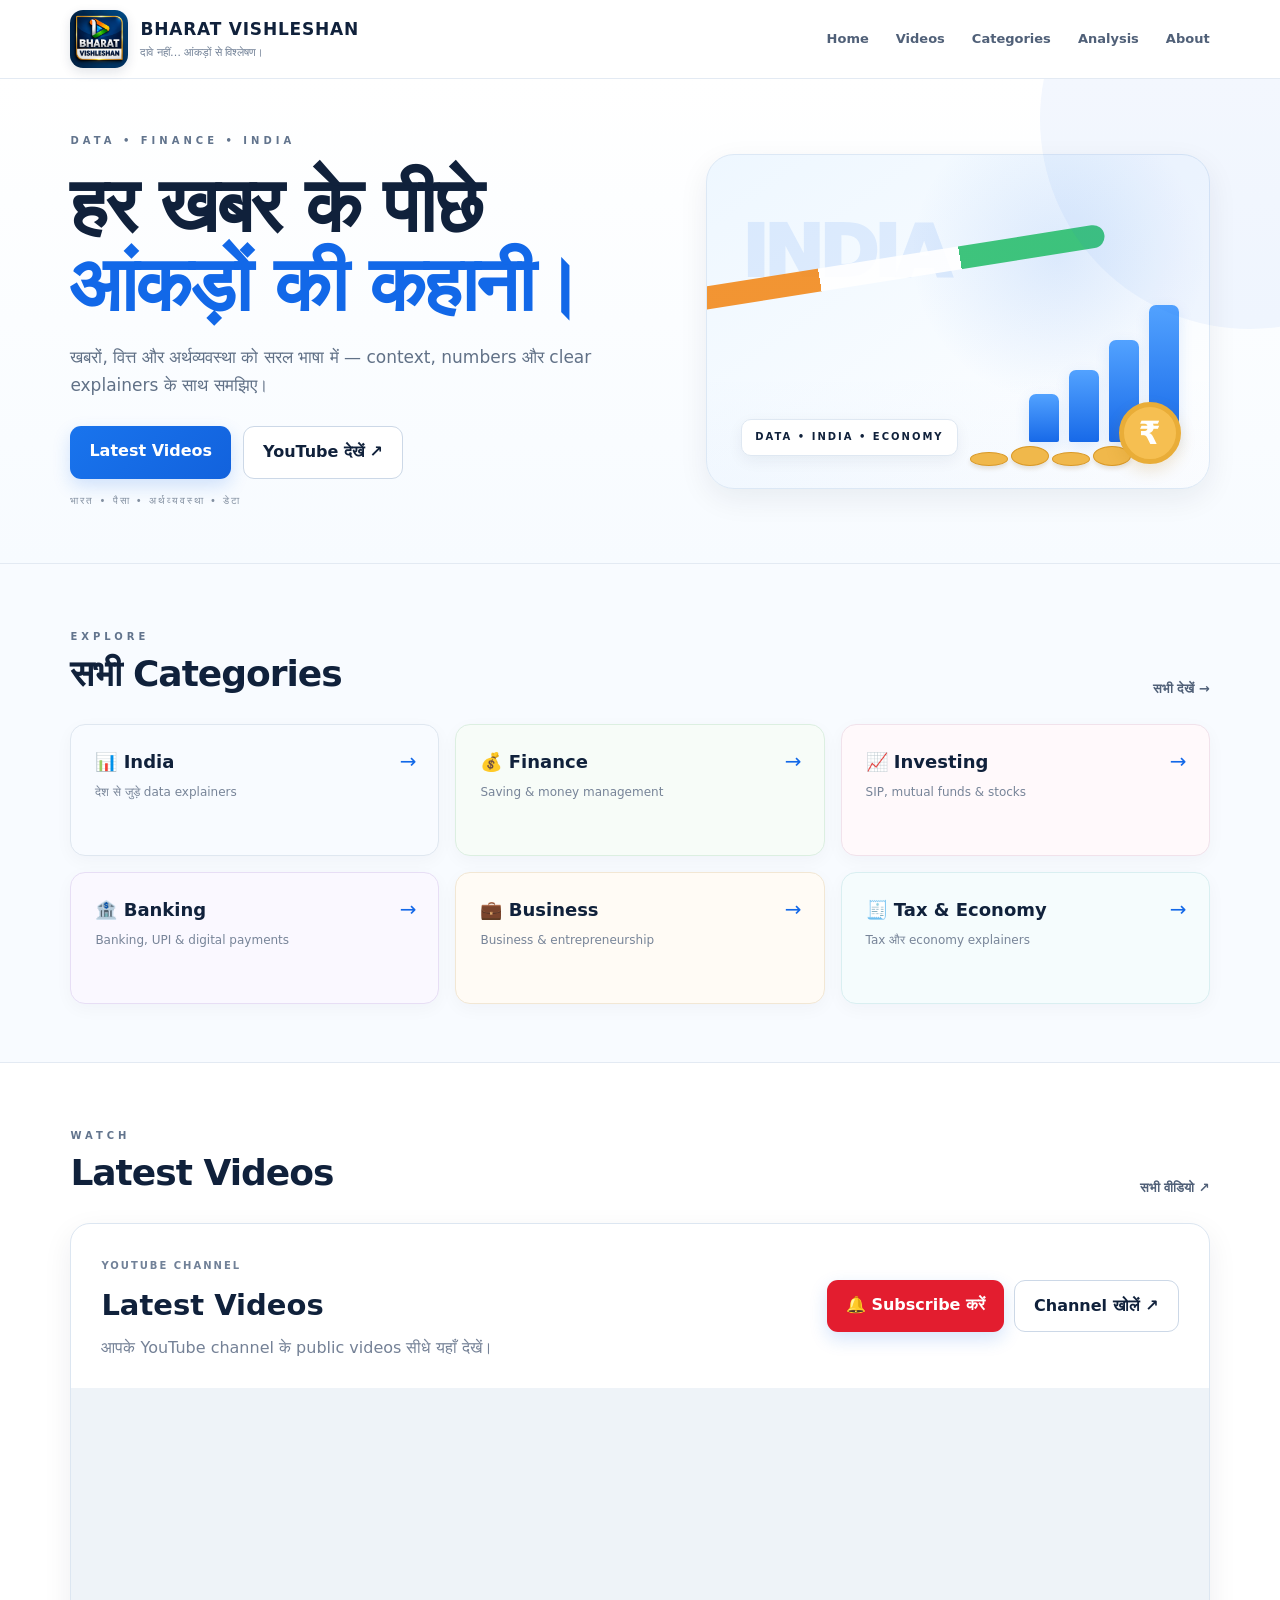
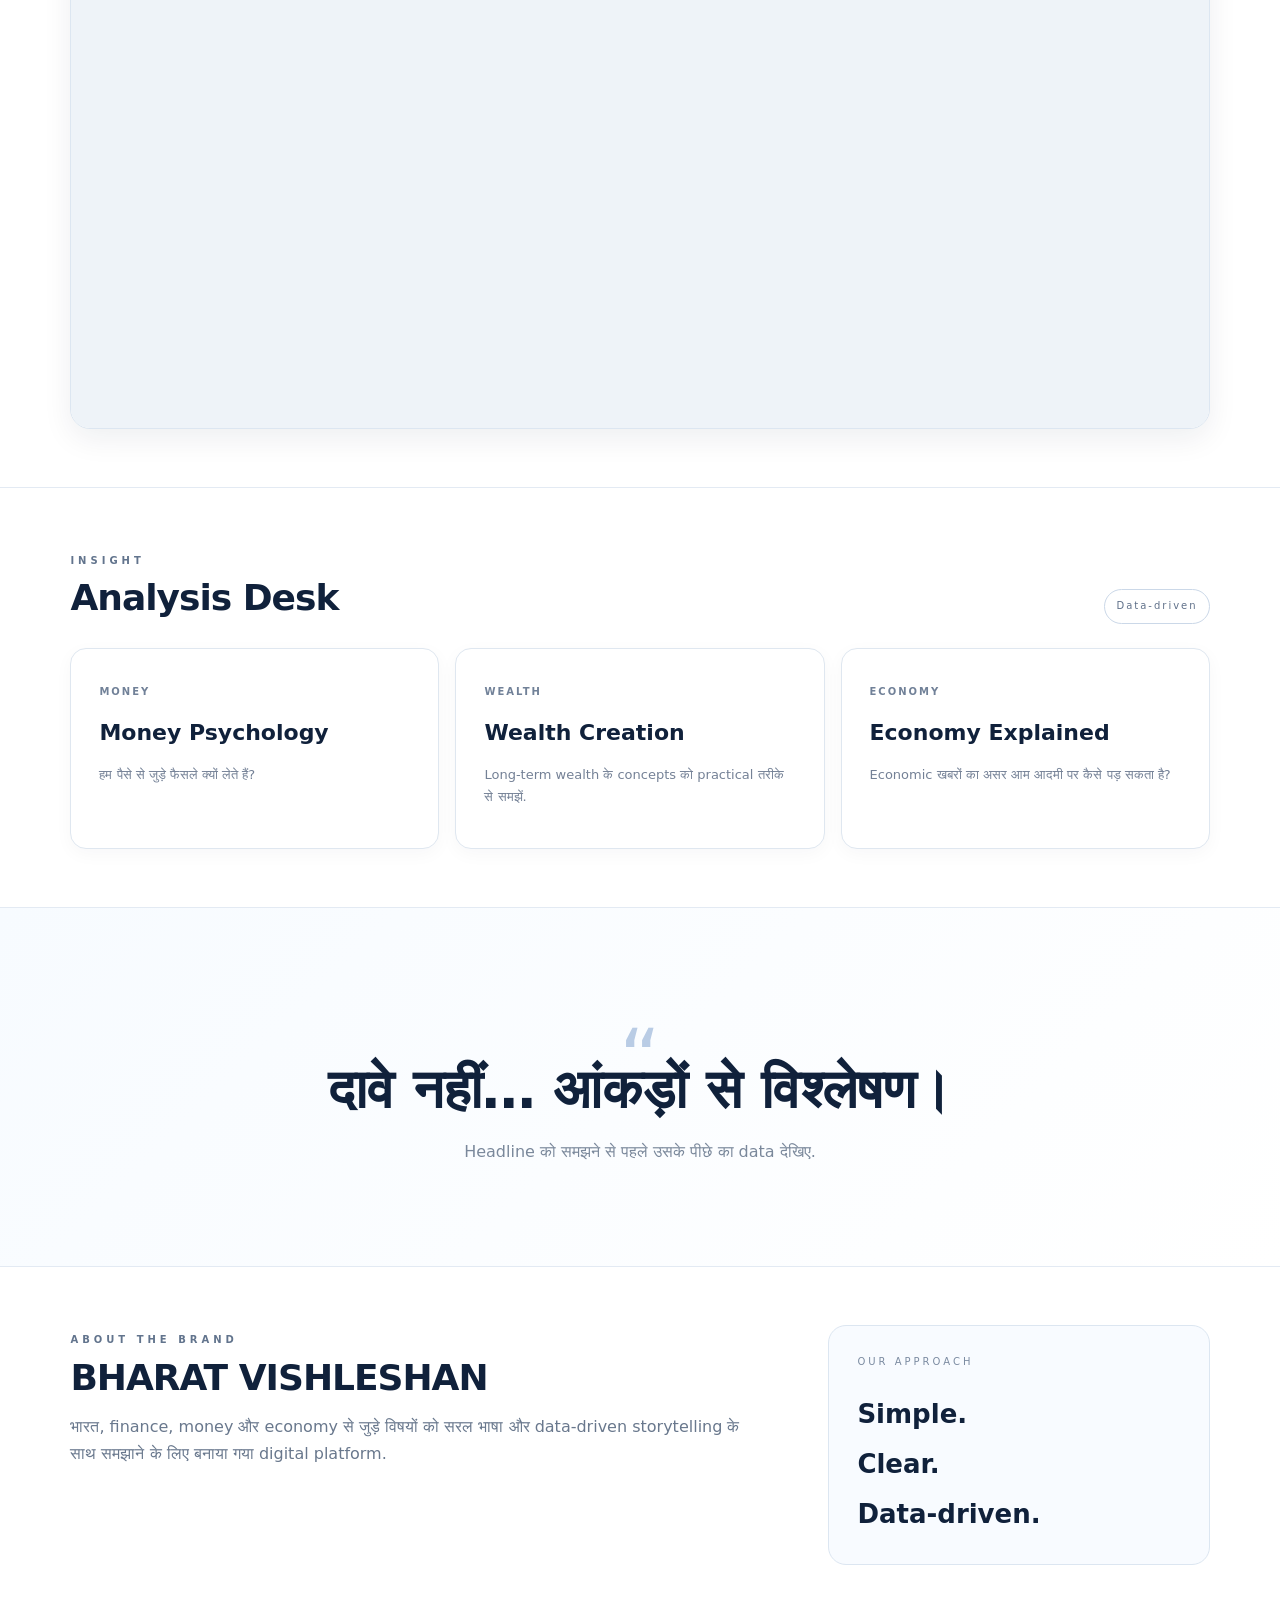
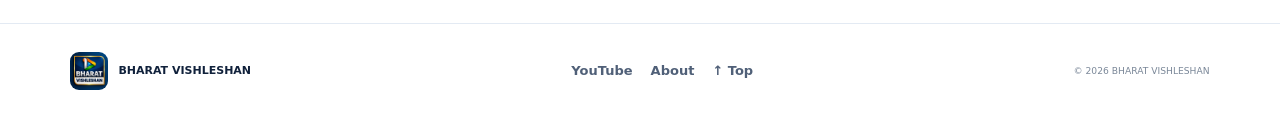
==== commit 7e7b1500: "Add files via upload" ====
--- a/index.html
+++ b/index.html
@@ -21,7 +21,7 @@
 <div class="yt-actions"><a class="btn subscribe" href="https://youtube.com/channel/UCvxD0t_KVUwZ9aAYzKoyr5Q?sub_confirmation=1" target="_blank" rel="noopener">🔔 Subscribe करें</a><a class="btn ghost" href="https://youtube.com/channel/UCvxD0t_KVUwZ9aAYzKoyr5Q" target="_blank" rel="noopener">Channel खोलें ↗</a></div></div>
 <div class="yt-frame"><iframe src="https://www.youtube.com/embed/videoseries?list=UUvxD0t_KVUwZ9aAYzKoyr5Q" title="BHARAT VISHLESHAN Latest Videos" loading="lazy" allow="accelerometer; autoplay; clipboard-write; encrypted-media; gyroscope; picture-in-picture; web-share" allowfullscreen></iframe></div></div></section>
 
-<section id="categories" class="section alt"><div class="head"><div><span class="eyebrow">EXPLORE</span><h2>Categories</h2></div></div>
+<section id="categories" class="section alt"><div class="head"><div><span class="eyebrow">EXPLORE</span><h2>सभी Categories</h2></div><a class="text-link section-title-link" href="#categories">सभी देखें →</a></div>
 <div class="categories"><a href="#analysis"><b>📊 India</b><span>देश से जुड़े data explainers</span></a><a href="#analysis"><b>💰 Finance</b><span>Saving & money management</span></a><a href="#analysis"><b>📈 Investing</b><span>SIP, mutual funds & stocks</span></a><a href="#analysis"><b>🏦 Banking</b><span>Banking, UPI & digital payments</span></a><a href="#analysis"><b>💼 Business</b><span>Business & entrepreneurship</span></a><a href="#analysis"><b>🧾 Tax & Economy</b><span>Tax और economy explainers</span></a></div></section>
 
 <section id="analysis" class="section"><div class="head"><div><span class="eyebrow">INSIGHT</span><h2>Analysis Desk</h2></div><span class="pill">Data-driven</span></div>
--- a/style.css
+++ b/style.css
@@ -13,3 +13,88 @@
 @media(max-width:820px){.nav nav{display:none;position:absolute;top:77px;left:0;right:0;padding:18px 7%;background:#fff;border-bottom:1px solid var(--line);flex-direction:column;gap:14px;box-shadow:0 10px 25px rgba(16,35,63,.06)}.nav nav.open{display:flex}.menu{display:block}.yt-head{flex-direction:column;align-items:flex-start}.about{grid-template-columns:1fr}.section h2{font-size:32px}footer{flex-direction:column;align-items:flex-start}.links{order:3}}
 @media(max-width:600px){.hero{padding-top:48px}.hero h1{font-size:43px;letter-spacing:-1.5px}.hero p{font-size:16px}.actions{flex-direction:column}.btn{text-align:center}.visual-card{height:270px}.india-word{font-size:52px;left:22px}.ribbon{top:82px;width:330px}.bars{right:17px;bottom:48px;gap:6px}.bars i{width:23px}.coins{right:52px}.rupee{right:17px}.visual-label{left:22px}.categories,.analysis{grid-template-columns:1fr}.head{align-items:flex-start;gap:12px}.pill{display:none}.yt-head{padding:23px}.yt-actions{width:100%;flex-direction:column}.yt-actions .btn{width:100%}}
 @media(max-width:430px){.brand img{width:47px;height:47px}.brand b{font-size:14px}.brand small{font-size:9px}.hero h1{font-size:39px}.hero-visual{min-height:245px}.visual-card{height:235px}.bars{height:105px}.bars i:nth-child(1){height:34px}.bars i:nth-child(2){height:53px}.bars i:nth-child(3){height:76px}.bars i:nth-child(4){height:99px}.coin{width:29px}.rupee{width:51px;height:51px;font-size:27px}.section{padding:55px 6%}}
+
+/* Reference-inspired layout refinements */
+:root{--navy:#10213b;--blue:#1268e8;--line:#e3eaf3;--soft:#f4f8fd}
+main{display:flex;flex-direction:column}
+.hero{order:1;min-height:unset;padding-top:54px;padding-bottom:54px}
+#categories{order:2}
+#videos{order:3}
+#analysis{order:4}
+.quote{order:5}
+#about{order:6}
+.categories a{min-height:132px;padding:20px 22px 20px 24px;background:#f8fbff}
+.categories a b{display:flex;align-items:center;gap:12px}
+.categories a b::after{content:'→';margin-left:auto;color:var(--blue);font-size:20px;font-weight:500}
+.categories a:nth-child(2){background:#f7fcf8;border-color:#dcefe1}
+.categories a:nth-child(3){background:#fff9fb;border-color:#f1e2eb}
+.categories a:nth-child(4){background:#faf8ff;border-color:#e7def5}
+.categories a:nth-child(5){background:#fffbf5;border-color:#f2e7d4}
+.categories a:nth-child(6){background:#f5fcfd;border-color:#d9eff1}
+.section{padding-top:58px;padding-bottom:58px}
+.head{margin-bottom:24px}
+.section h2{font-size:36px}
+.nav{padding-top:10px;padding-bottom:10px}
+.brand img{width:58px;height:58px}
+@media(max-width:600px){.section{padding-top:46px;padding-bottom:46px}.section h2{font-size:31px}.categories a{min-height:unset}}
+
+/* Mobile layout polish based on the reference screenshot */
+@media(max-width:600px){
+  .nav{padding:10px 5%;min-height:82px}
+  .brand{gap:10px;min-width:0}
+  .brand img{width:48px;height:48px;flex:0 0 48px}
+  .brand b{font-size:14px;letter-spacing:.5px;white-space:nowrap}
+  .brand small{font-size:10px}
+  .hero{padding:34px 6% 30px;gap:20px;min-height:0}
+  .hero h1{font-size:clamp(34px,8.4vw,43px);line-height:1.13;letter-spacing:-1px;margin:12px 0 14px}
+  .hero p{font-size:15px;line-height:1.65}
+  .actions{display:grid;grid-template-columns:1fr 1fr;gap:10px;margin:20px 0 12px}
+  .actions .btn{padding:13px 8px;font-size:14px;white-space:normal}
+  .micro{font-size:10px;letter-spacing:1px;line-height:1.8}
+  .hero-visual{min-height:0;margin-top:10px}
+  .visual-card{height:auto;aspect-ratio:1.45;min-height:190px;max-height:250px;border-radius:22px}
+  .india-word{font-size:clamp(42px,12vw,58px);left:18px;top:24px;letter-spacing:-3px}
+  .ribbon{top:42%;width:78%;left:-5%;height:18px}
+  .bars{right:14px;bottom:30px;height:38%;gap:5px}
+  .bars i{width:clamp(17px,5vw,23px)}
+  .bars i:nth-child(1){height:32%}.bars i:nth-child(2){height:49%}.bars i:nth-child(3){height:70%}.bars i:nth-child(4){height:100%}
+  .coins{right:48px;bottom:14px}
+  .coin{width:25px;height:10px}.coin.tall{height:15px}
+  .rupee{right:13px;bottom:15px;width:44px;height:44px;font-size:23px;border-width:4px}
+  .visual-label{left:18px;bottom:18px;padding:6px 9px;font-size:8px;letter-spacing:1px}
+  .section{padding:38px 6%}
+  .head{margin-bottom:18px}
+  .section h2{font-size:29px}
+  .categories,.analysis{grid-template-columns:repeat(2,minmax(0,1fr));gap:10px}
+  .categories a{padding:15px 13px;min-height:110px;border-radius:13px}
+  .categories a b{font-size:15px;gap:6px;flex-wrap:wrap}
+  .categories a span{font-size:11px;line-height:1.45}
+  .categories a b::after{font-size:17px}
+  .yt-head{padding:18px}
+  .yt-head h3{font-size:23px}
+  .yt-actions{display:grid;grid-template-columns:1fr 1fr;gap:10px}
+  .yt-actions .btn{width:auto;padding:12px 8px;font-size:13px}
+}
+@media(max-width:360px){.actions,.yt-actions{grid-template-columns:1fr}.categories,.analysis{grid-template-columns:1fr}.brand b{font-size:12px}}
+
+/* Final mobile refinements: compact category cards and video panel */
+@media(max-width:600px){
+  #categories .head{align-items:center;margin-bottom:16px}
+  #categories .head>div{display:flex;flex-direction:column}
+  #categories .head .eyebrow{font-size:9px;letter-spacing:2.5px}
+  #categories .section-title-link{font-size:13px;white-space:nowrap}
+  .categories a{min-height:126px;padding:14px 13px;display:flex;flex-direction:column;justify-content:flex-start;gap:10px}
+  .categories a b{display:flex;align-items:center;flex-wrap:nowrap;gap:6px;font-size:15px;line-height:1.35}
+  .categories a b::after{font-size:17px;flex:0 0 auto}
+  .categories a span{font-size:11px;line-height:1.45;margin-top:0}
+  #videos .head{align-items:center}
+  .youtube-panel{border-radius:16px}
+  .yt-head{padding:16px}
+  .yt-head h3{font-size:21px}
+  .yt-head p{font-size:13px;line-height:1.5}
+  .yt-frame{aspect-ratio:16/9}
+}
+@media(max-width:360px){
+  .categories a{min-height:unset}
+  .categories a b{font-size:14px}
+}
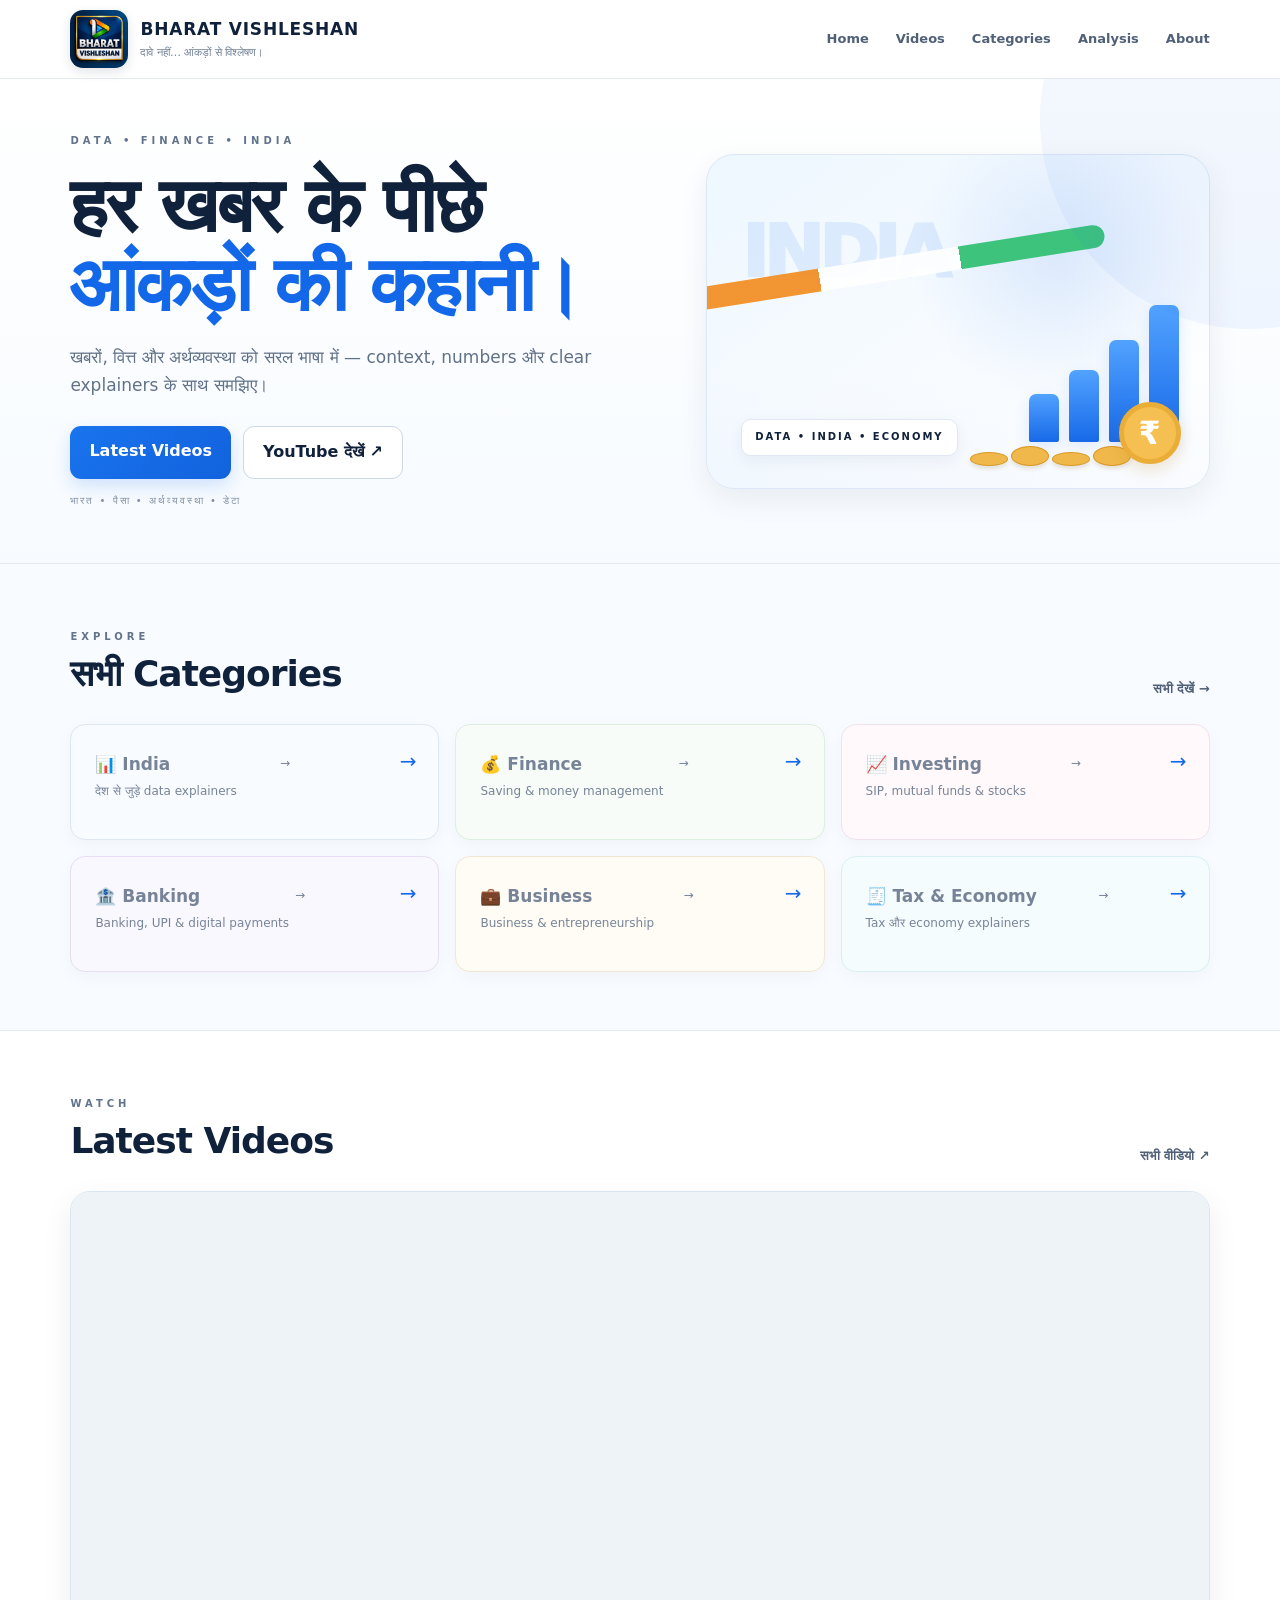
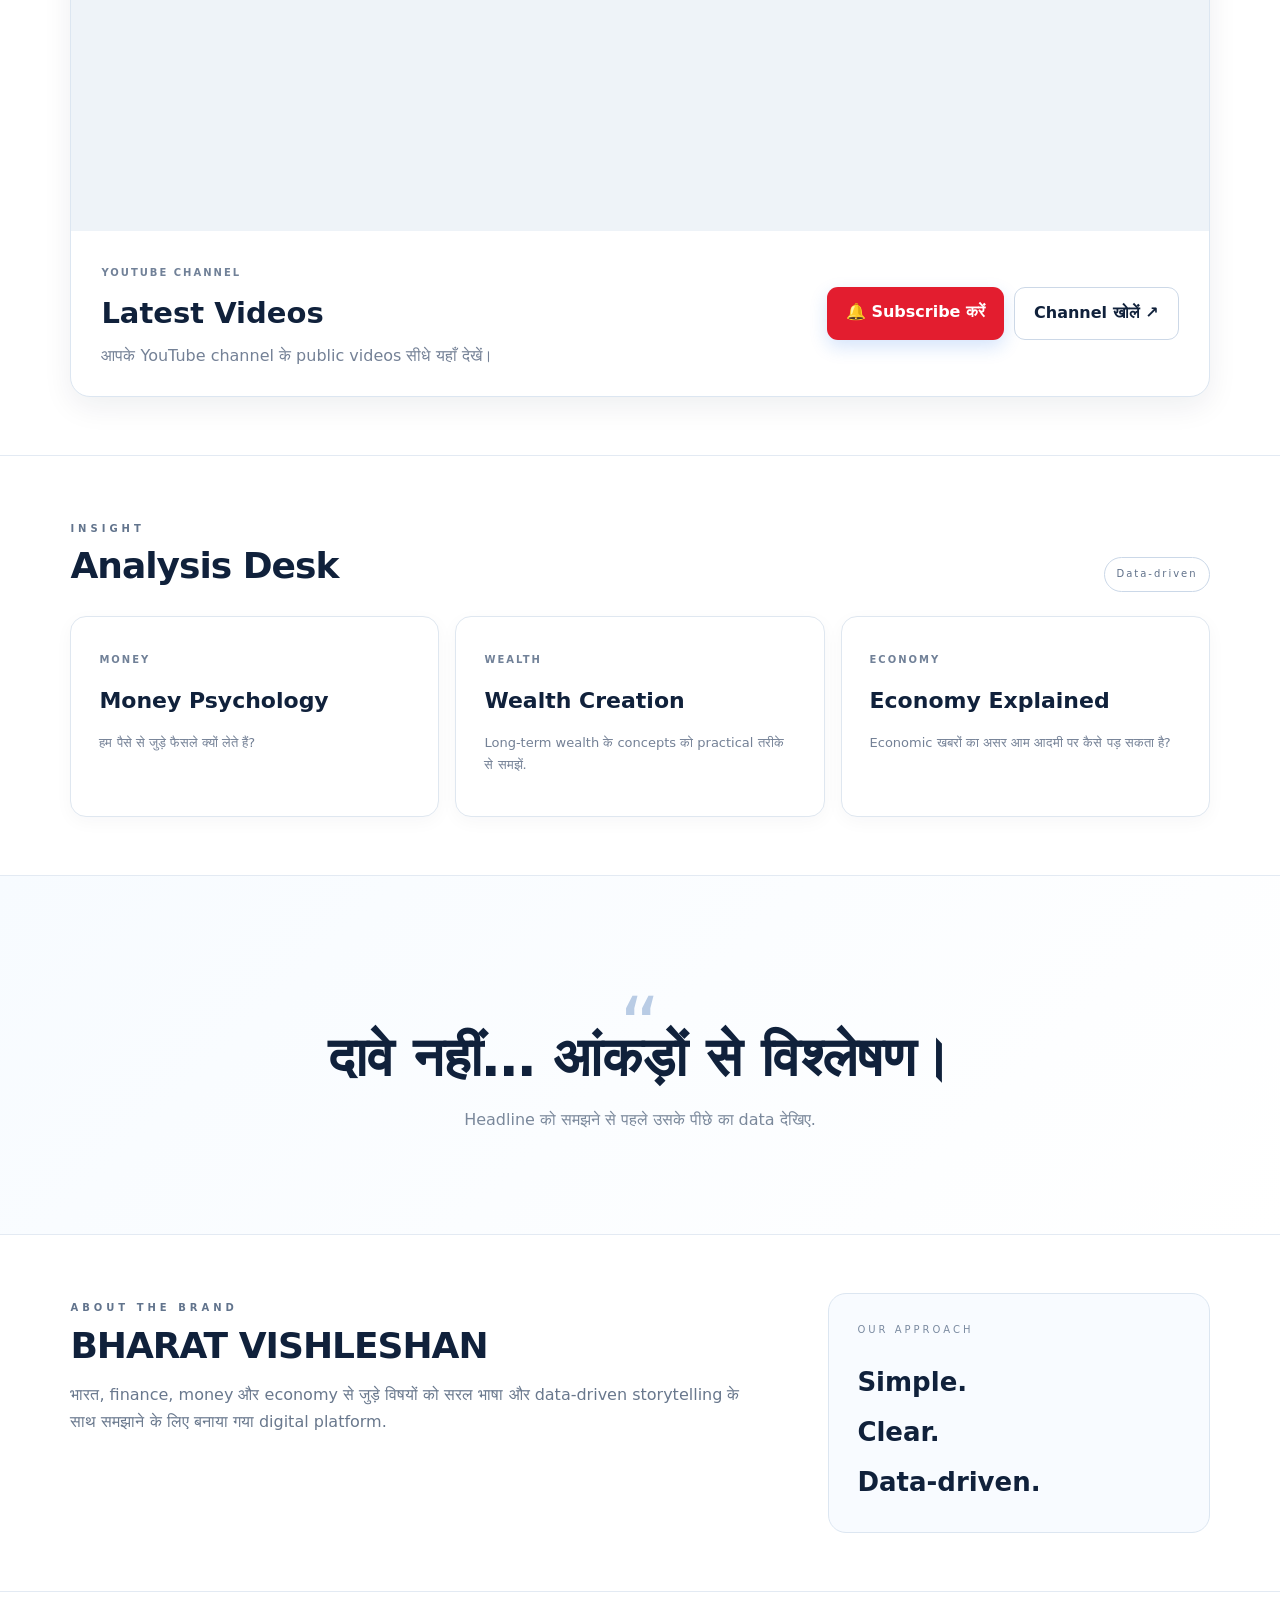
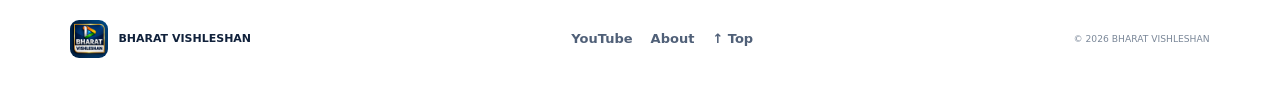
==== commit 9a44bb6c: "Add files via upload" ====
--- a/index.html
+++ b/index.html
@@ -17,12 +17,12 @@
 
 <section id="videos" class="section"><div class="head"><div><span class="eyebrow">WATCH</span><h2>Latest Videos</h2></div>
 <a class="text-link" href="https://youtube.com/channel/UCvxD0t_KVUwZ9aAYzKoyr5Q" target="_blank" rel="noopener">सभी वीडियो ↗</a></div>
-<div class="youtube-panel"><div class="yt-head"><div><span class="tag">YOUTUBE CHANNEL</span><h3>Latest Videos</h3><p>आपके YouTube channel के public videos सीधे यहाँ देखें।</p></div>
+<div class="youtube-panel"><div class="yt-frame"><iframe src="https://www.youtube.com/embed/videoseries?list=UUvxD0t_KVUwZ9aAYzKoyr5Q" title="BHARAT VISHLESHAN Latest Videos" loading="lazy" allow="accelerometer; autoplay; clipboard-write; encrypted-media; gyroscope; picture-in-picture; web-share" allowfullscreen></iframe></div><div class="yt-head"><div><span class="tag">YOUTUBE CHANNEL</span><h3>Latest Videos</h3><p>आपके YouTube channel के public videos सीधे यहाँ देखें।</p></div>
 <div class="yt-actions"><a class="btn subscribe" href="https://youtube.com/channel/UCvxD0t_KVUwZ9aAYzKoyr5Q?sub_confirmation=1" target="_blank" rel="noopener">🔔 Subscribe करें</a><a class="btn ghost" href="https://youtube.com/channel/UCvxD0t_KVUwZ9aAYzKoyr5Q" target="_blank" rel="noopener">Channel खोलें ↗</a></div></div>
-<div class="yt-frame"><iframe src="https://www.youtube.com/embed/videoseries?list=UUvxD0t_KVUwZ9aAYzKoyr5Q" title="BHARAT VISHLESHAN Latest Videos" loading="lazy" allow="accelerometer; autoplay; clipboard-write; encrypted-media; gyroscope; picture-in-picture; web-share" allowfullscreen></iframe></div></div></section>
+</div></section>
 
 <section id="categories" class="section alt"><div class="head"><div><span class="eyebrow">EXPLORE</span><h2>सभी Categories</h2></div><a class="text-link section-title-link" href="#categories">सभी देखें →</a></div>
-<div class="categories"><a href="#analysis"><b>📊 India</b><span>देश से जुड़े data explainers</span></a><a href="#analysis"><b>💰 Finance</b><span>Saving & money management</span></a><a href="#analysis"><b>📈 Investing</b><span>SIP, mutual funds & stocks</span></a><a href="#analysis"><b>🏦 Banking</b><span>Banking, UPI & digital payments</span></a><a href="#analysis"><b>💼 Business</b><span>Business & entrepreneurship</span></a><a href="#analysis"><b>🧾 Tax & Economy</b><span>Tax और economy explainers</span></a></div></section>
+<div class="categories"><a href="#analysis"><b><span class="category-title">📊 India</span><span class="category-arrow" aria-hidden="true">→</span></b><span class="category-desc">देश से जुड़े data explainers</span></a><a href="#analysis"><b><span class="category-title">💰 Finance</span><span class="category-arrow" aria-hidden="true">→</span></b><span class="category-desc">Saving & money management</span></a><a href="#analysis"><b><span class="category-title">📈 Investing</span><span class="category-arrow" aria-hidden="true">→</span></b><span class="category-desc">SIP, mutual funds & stocks</span></a><a href="#analysis"><b><span class="category-title">🏦 Banking</span><span class="category-arrow" aria-hidden="true">→</span></b><span class="category-desc">Banking, UPI & digital payments</span></a><a href="#analysis"><b><span class="category-title">💼 Business</span><span class="category-arrow" aria-hidden="true">→</span></b><span class="category-desc">Business & entrepreneurship</span></a><a href="#analysis"><b><span class="category-title">🧾 Tax & Economy</span><span class="category-arrow" aria-hidden="true">→</span></b><span class="category-desc">Tax और economy explainers</span></a></div></section>
 
 <section id="analysis" class="section"><div class="head"><div><span class="eyebrow">INSIGHT</span><h2>Analysis Desk</h2></div><span class="pill">Data-driven</span></div>
 <div class="analysis"><article><span class="tag">MONEY</span><h3>Money Psychology</h3><p>हम पैसे से जुड़े फैसले क्यों लेते हैं?</p></article><article><span class="tag">WEALTH</span><h3>Wealth Creation</h3><p>Long-term wealth के concepts को practical तरीके से समझें.</p></article><article><span class="tag">ECONOMY</span><h3>Economy Explained</h3><p>Economic खबरों का असर आम आदमी पर कैसे पड़ सकता है?</p></article></div></section>
--- a/style.css
+++ b/style.css
@@ -98,3 +98,34 @@
   .categories a{min-height:unset}
   .categories a b{font-size:14px}
 }
+
+/* Final targeted mobile layout fixes */
+.category-title{display:block;min-width:0;overflow-wrap:anywhere}
+.category-arrow{display:block;flex:0 0 auto;margin-left:auto;color:var(--blue);font-size:18px;font-weight:500}
+.category-desc{display:block;color:#778498;font-size:12px;line-height:1.45;margin-top:0}
+.categories a b{display:flex;align-items:center;justify-content:space-between;gap:8px;flex-wrap:nowrap}
+.categories a{min-height:116px}
+.categories a .category-title{font-size:17px;line-height:1.3}
+@media(max-width:600px){
+  #categories .head{align-items:center}
+  #categories .head>div{flex-direction:column}
+  #categories .head h2{font-size:29px}
+  #categories .section-title-link{white-space:nowrap;font-size:13px}
+  .categories a{min-height:112px;padding:14px 12px;gap:9px}
+  .categories a b{width:100%;font-size:14px;gap:5px}
+  .categories a .category-title{font-size:14px;line-height:1.25}
+  .categories a .category-arrow{font-size:16px}
+  .categories a .category-desc{font-size:11px;line-height:1.4}
+  #videos .youtube-panel{display:flex;flex-direction:column}
+  #videos .yt-frame{order:0;aspect-ratio:16/9}
+  #videos .yt-head{order:1;padding:16px}
+  #videos .yt-head h3{font-size:21px}
+  #videos .yt-head p{font-size:13px;line-height:1.5}
+  #videos .yt-actions{display:grid;grid-template-columns:1fr 1fr;gap:8px}
+  #videos .yt-actions .btn{font-size:12px;padding:11px 7px}
+}
+@media(max-width:360px){
+  .categories a{min-height:105px}
+  .categories a .category-title{font-size:13px}
+  #videos .yt-actions{grid-template-columns:1fr}
+}
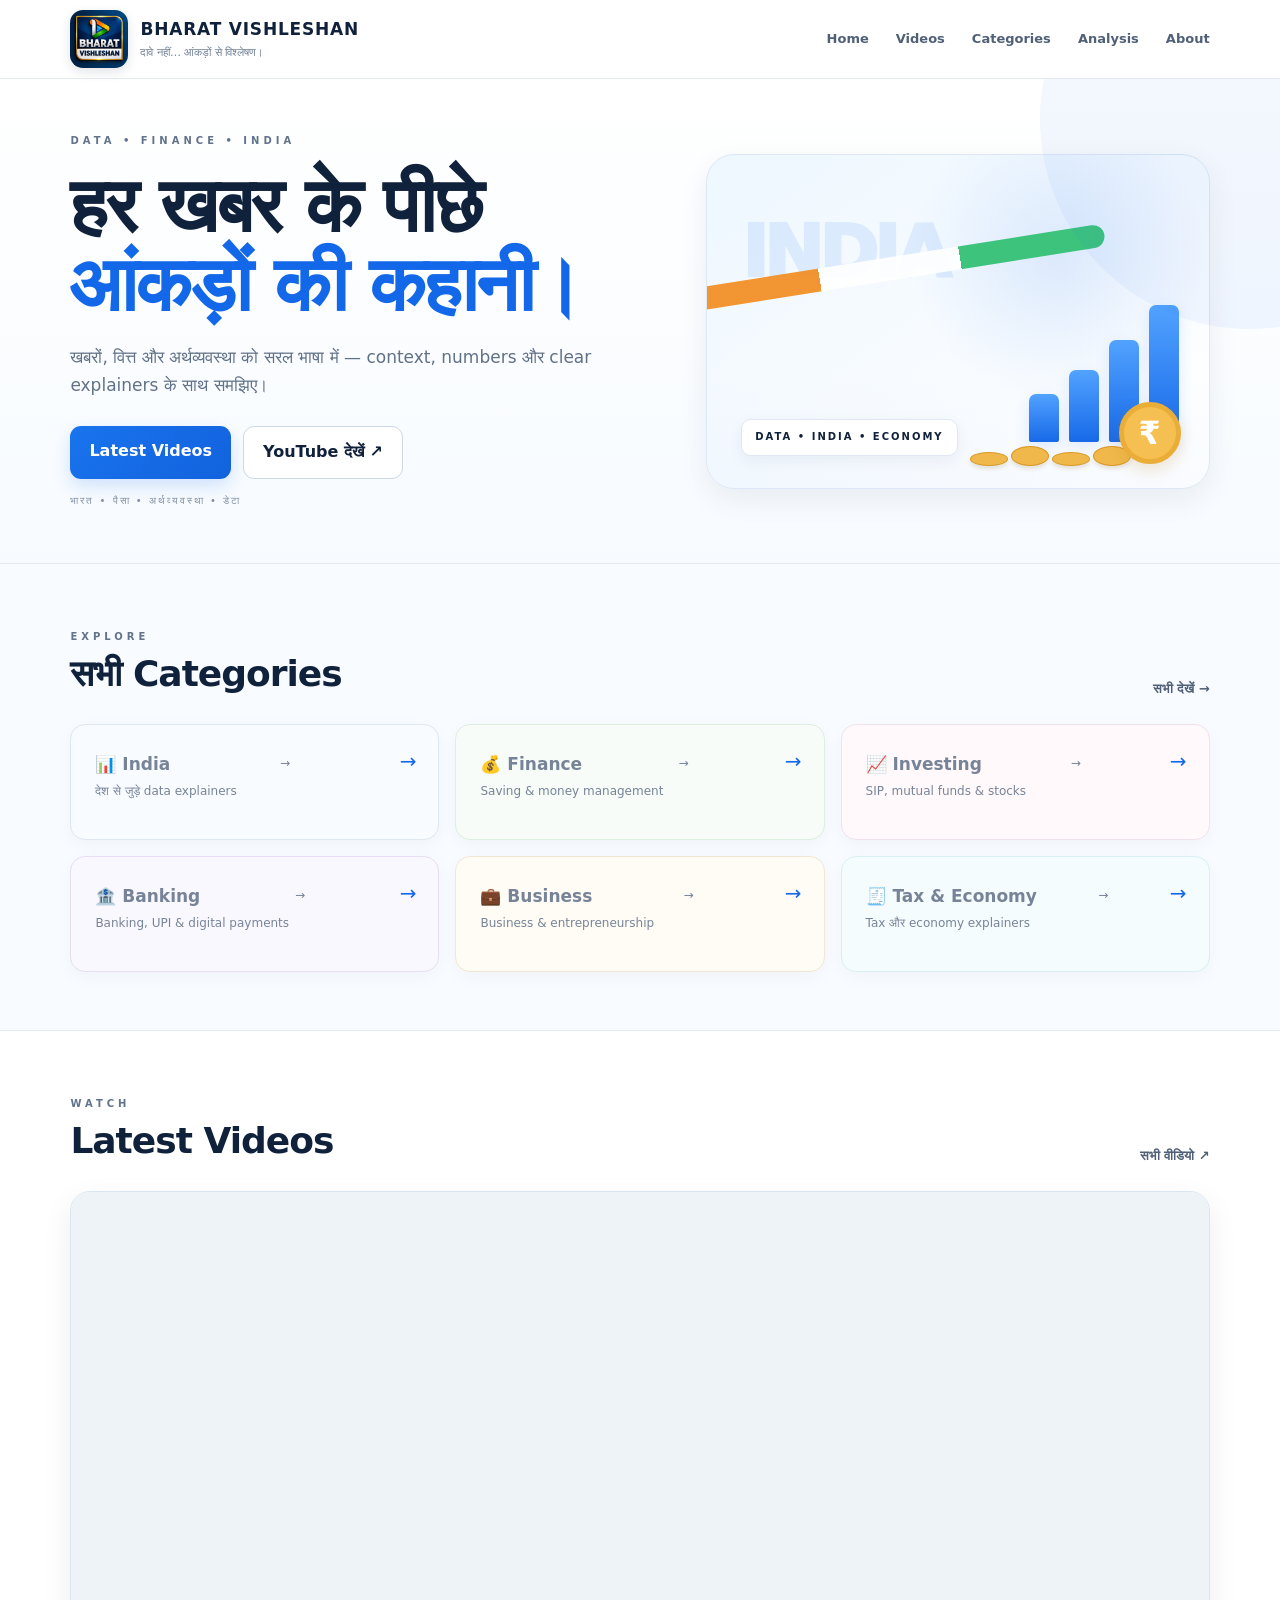
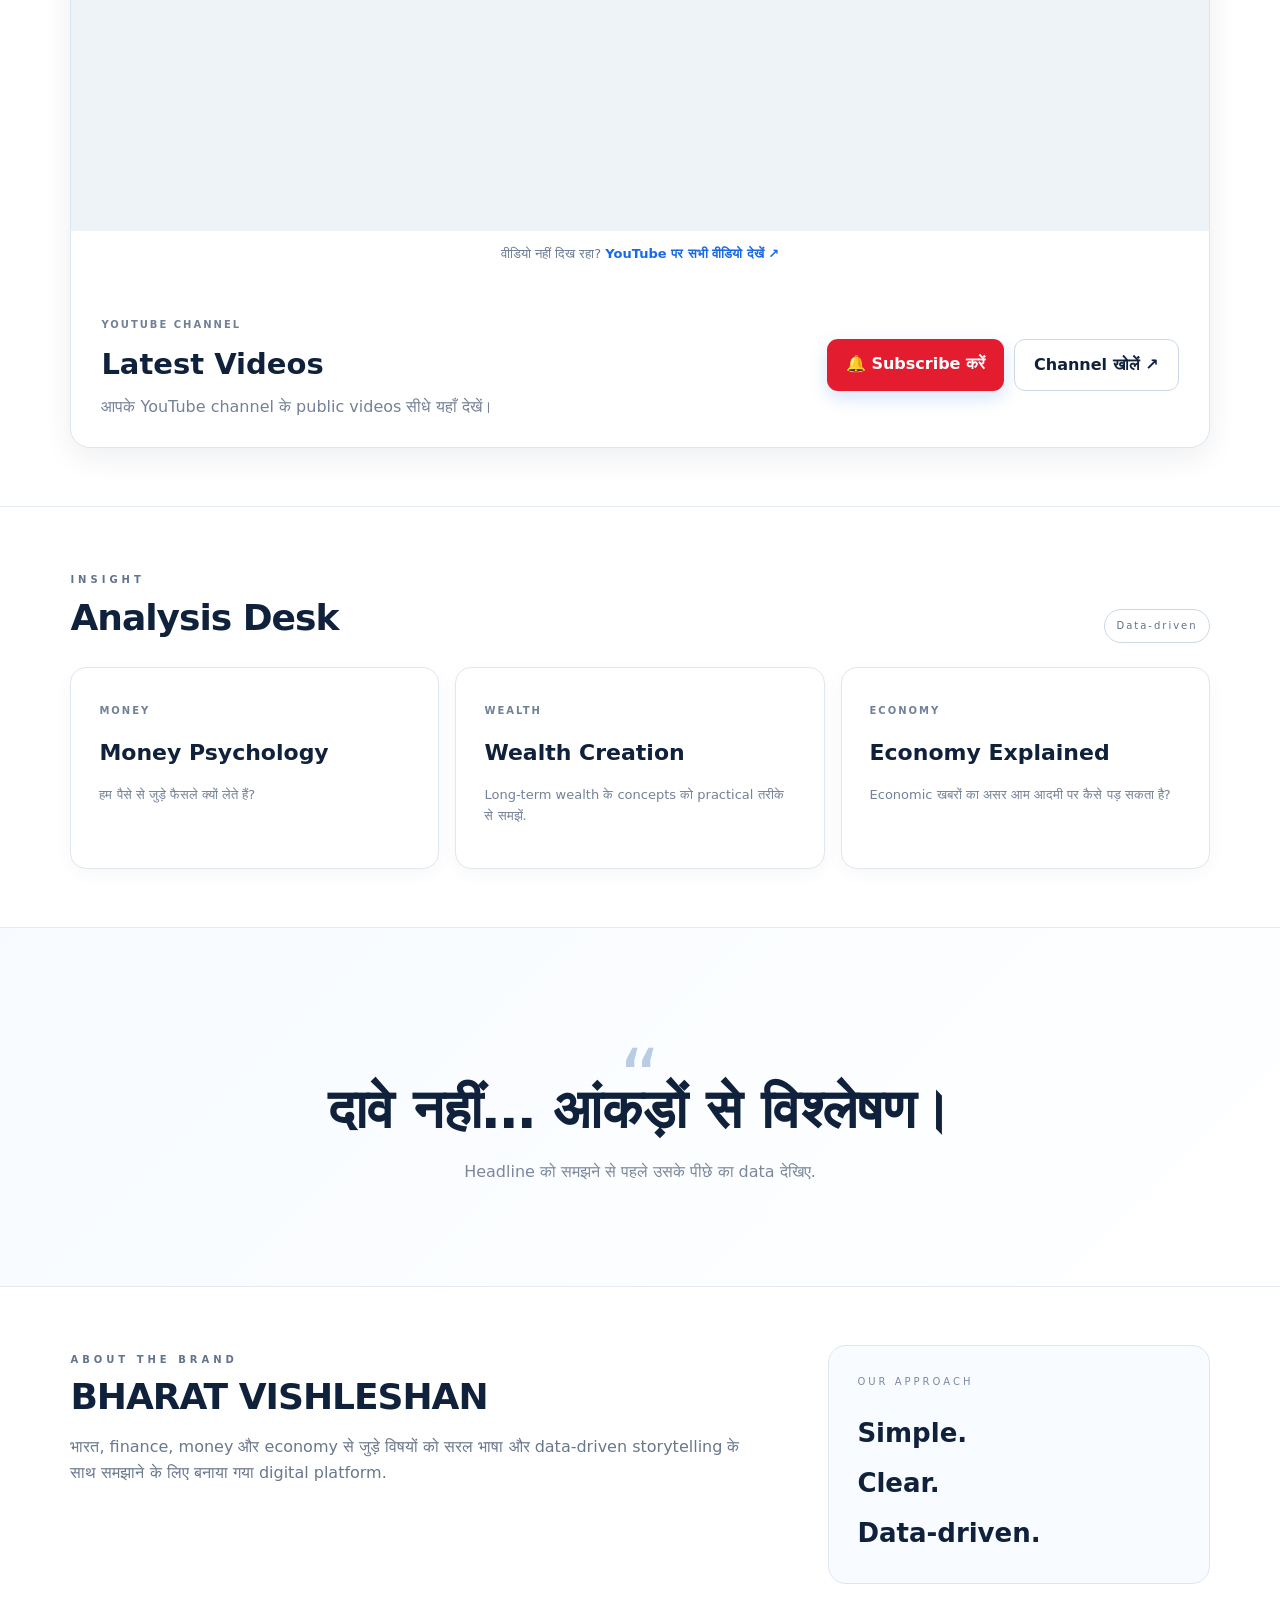
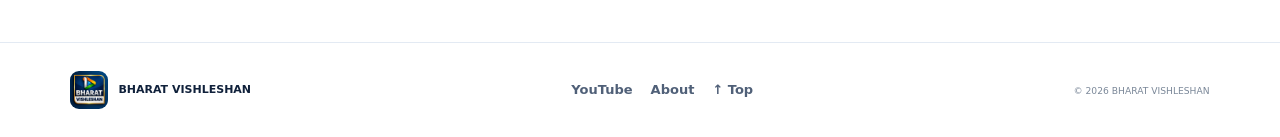
==== commit 61c3802a: "Add files via upload" ====
--- a/index.html
+++ b/index.html
@@ -17,7 +17,7 @@
 
 <section id="videos" class="section"><div class="head"><div><span class="eyebrow">WATCH</span><h2>Latest Videos</h2></div>
 <a class="text-link" href="https://youtube.com/channel/UCvxD0t_KVUwZ9aAYzKoyr5Q" target="_blank" rel="noopener">सभी वीडियो ↗</a></div>
-<div class="youtube-panel"><div class="yt-frame"><iframe src="https://www.youtube.com/embed/videoseries?list=UUvxD0t_KVUwZ9aAYzKoyr5Q" title="BHARAT VISHLESHAN Latest Videos" loading="lazy" allow="accelerometer; autoplay; clipboard-write; encrypted-media; gyroscope; picture-in-picture; web-share" allowfullscreen></iframe></div><div class="yt-head"><div><span class="tag">YOUTUBE CHANNEL</span><h3>Latest Videos</h3><p>आपके YouTube channel के public videos सीधे यहाँ देखें।</p></div>
+<div class="youtube-panel"><div class="yt-frame"><iframe src="https://www.youtube-nocookie.com/embed/videoseries?list=UUvxD0t_KVUwZ9aAYzKoyr5Q" title="BHARAT VISHLESHAN Latest Videos" loading="lazy" referrerpolicy="strict-origin-when-cross-origin" allow="accelerometer; autoplay; clipboard-write; encrypted-media; gyroscope; picture-in-picture; web-share" allowfullscreen></iframe></div><p class="embed-fallback">वीडियो नहीं दिख रहा? <a href="https://www.youtube.com/channel/UCvxD0t_KVUwZ9aAYzKoyr5Q/videos" target="_blank" rel="noopener">YouTube पर सभी वीडियो देखें ↗</a></p><div class="yt-head"><div><span class="tag">YOUTUBE CHANNEL</span><h3>Latest Videos</h3><p>आपके YouTube channel के public videos सीधे यहाँ देखें।</p></div>
 <div class="yt-actions"><a class="btn subscribe" href="https://youtube.com/channel/UCvxD0t_KVUwZ9aAYzKoyr5Q?sub_confirmation=1" target="_blank" rel="noopener">🔔 Subscribe करें</a><a class="btn ghost" href="https://youtube.com/channel/UCvxD0t_KVUwZ9aAYzKoyr5Q" target="_blank" rel="noopener">Channel खोलें ↗</a></div></div>
 </div></section>
 
--- a/style.css
+++ b/style.css
@@ -129,3 +129,7 @@
   .categories a .category-title{font-size:13px}
   #videos .yt-actions{grid-template-columns:1fr}
 }
+
+.embed-fallback{margin:12px 18px 18px;color:#6b7b90;font-size:13px;text-align:center}
+.embed-fallback a{color:#1769e8;font-weight:700;text-decoration:none}
+.embed-fallback a:hover{text-decoration:underline}
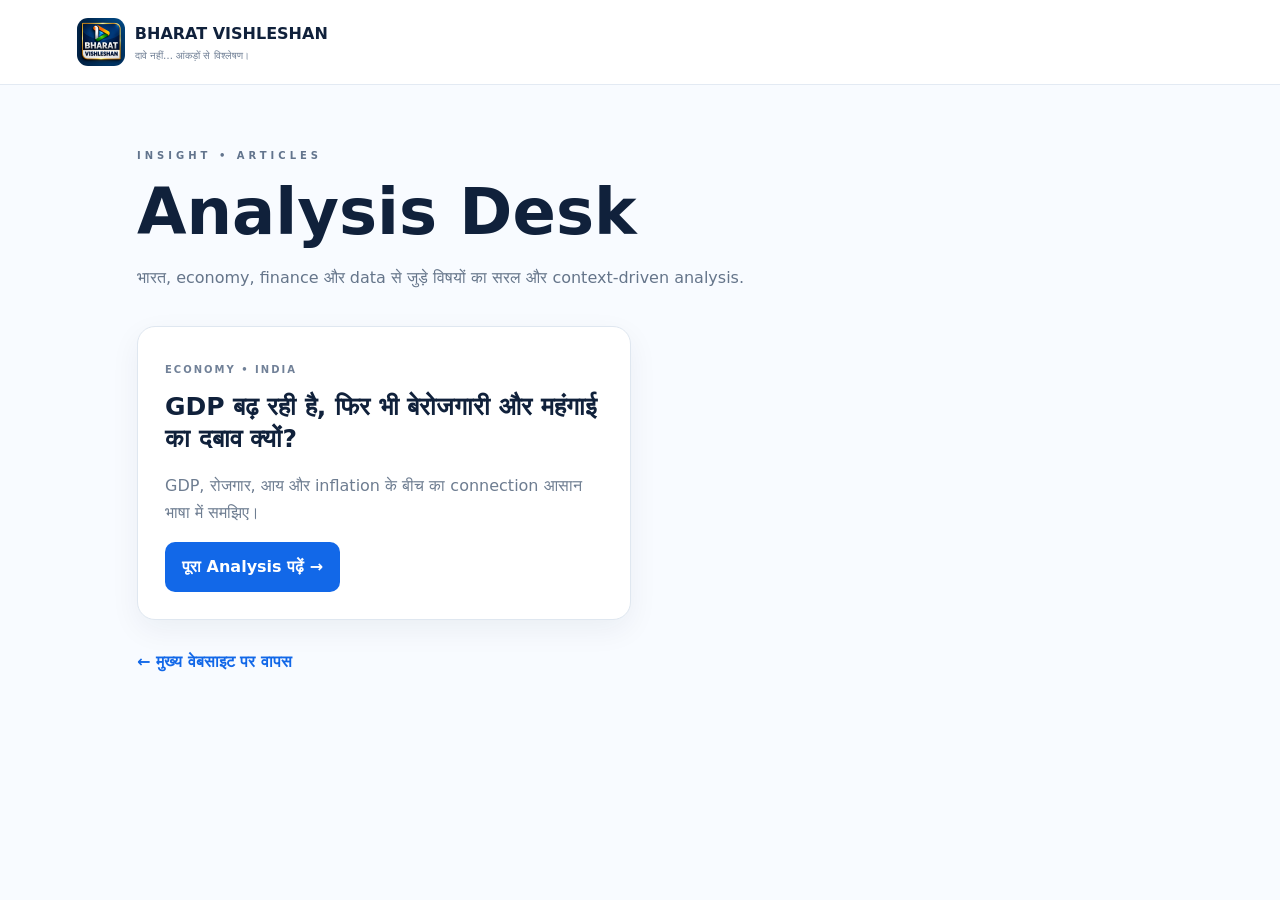
==== commit 488ed1fd: "Add files via upload" ====
--- a/index.html
+++ b/index.html
@@ -1,34 +1,11 @@
 <!doctype html><html lang="hi"><head>
 <meta charset="utf-8"><meta name="viewport" content="width=device-width,initial-scale=1">
-<title>BHARAT VISHLESHAN | दावे नहीं… आंकड़ों से विश्लेषण।</title>
-<meta name="description" content="BHARAT VISHLESHAN — India, Finance, Economy और Money का data-driven analysis.">
-<meta name="theme-color" content="#ffffff"><link rel="stylesheet" href="style.css"></head>
-<body>
-<header class="nav"><a class="brand" href="#home"><img src="logo.png" alt="BHARAT VISHLESHAN logo"><span><b>BHARAT VISHLESHAN</b><small>दावे नहीं… आंकड़ों से विश्लेषण।</small></span></a>
-<button class="menu" onclick="toggleMenu()">☰</button>
-<nav id="navlinks"><a href="#home">Home</a><a href="#videos">Videos</a><a href="#categories">Categories</a><a href="#analysis">Analysis</a><a href="#about">About</a></nav></header>
-<main id="home">
-<section class="hero"><div><div class="eyebrow">DATA • FINANCE • INDIA</div>
-<h1>हर खबर के पीछे<br><span>आंकड़ों की कहानी।</span></h1>
-<p>खबरों, वित्त और अर्थव्यवस्था को सरल भाषा में — context, numbers और clear explainers के साथ समझिए।</p>
-<div class="actions"><a class="btn" href="#videos">Latest Videos</a><a class="btn ghost" href="https://youtube.com/channel/UCvxD0t_KVUwZ9aAYzKoyr5Q" target="_blank" rel="noopener">YouTube देखें ↗</a></div>
-<div class="micro">भारत • पैसा • अर्थव्यवस्था • डेटा</div></div>
-<div class="hero-visual"><div class="visual-card"><div class="india-word">INDIA</div><div class="ribbon"></div><div class="bars"><i></i><i></i><i></i><i></i></div><div class="coins"><span class="coin"></span><span class="coin tall"></span><span class="coin"></span><span class="coin tall"></span></div><div class="rupee">₹</div><div class="visual-label">DATA • INDIA • ECONOMY</div></div></div></section>
-
-<section id="videos" class="section"><div class="head"><div><span class="eyebrow">WATCH</span><h2>Latest Videos</h2></div>
-<a class="text-link" href="https://youtube.com/channel/UCvxD0t_KVUwZ9aAYzKoyr5Q" target="_blank" rel="noopener">सभी वीडियो ↗</a></div>
-<div class="youtube-panel"><div class="yt-frame"><iframe src="https://www.youtube-nocookie.com/embed/videoseries?list=UUvxD0t_KVUwZ9aAYzKoyr5Q" title="BHARAT VISHLESHAN Latest Videos" loading="lazy" referrerpolicy="strict-origin-when-cross-origin" allow="accelerometer; autoplay; clipboard-write; encrypted-media; gyroscope; picture-in-picture; web-share" allowfullscreen></iframe></div><p class="embed-fallback">वीडियो नहीं दिख रहा? <a href="https://www.youtube.com/channel/UCvxD0t_KVUwZ9aAYzKoyr5Q/videos" target="_blank" rel="noopener">YouTube पर सभी वीडियो देखें ↗</a></p><div class="yt-head"><div><span class="tag">YOUTUBE CHANNEL</span><h3>Latest Videos</h3><p>आपके YouTube channel के public videos सीधे यहाँ देखें।</p></div>
-<div class="yt-actions"><a class="btn subscribe" href="https://youtube.com/channel/UCvxD0t_KVUwZ9aAYzKoyr5Q?sub_confirmation=1" target="_blank" rel="noopener">🔔 Subscribe करें</a><a class="btn ghost" href="https://youtube.com/channel/UCvxD0t_KVUwZ9aAYzKoyr5Q" target="_blank" rel="noopener">Channel खोलें ↗</a></div></div>
-</div></section>
-
-<section id="categories" class="section alt"><div class="head"><div><span class="eyebrow">EXPLORE</span><h2>सभी Categories</h2></div><a class="text-link section-title-link" href="#categories">सभी देखें →</a></div>
-<div class="categories"><a href="#analysis"><b><span class="category-title">📊 India</span><span class="category-arrow" aria-hidden="true">→</span></b><span class="category-desc">देश से जुड़े data explainers</span></a><a href="#analysis"><b><span class="category-title">💰 Finance</span><span class="category-arrow" aria-hidden="true">→</span></b><span class="category-desc">Saving & money management</span></a><a href="#analysis"><b><span class="category-title">📈 Investing</span><span class="category-arrow" aria-hidden="true">→</span></b><span class="category-desc">SIP, mutual funds & stocks</span></a><a href="#analysis"><b><span class="category-title">🏦 Banking</span><span class="category-arrow" aria-hidden="true">→</span></b><span class="category-desc">Banking, UPI & digital payments</span></a><a href="#analysis"><b><span class="category-title">💼 Business</span><span class="category-arrow" aria-hidden="true">→</span></b><span class="category-desc">Business & entrepreneurship</span></a><a href="#analysis"><b><span class="category-title">🧾 Tax & Economy</span><span class="category-arrow" aria-hidden="true">→</span></b><span class="category-desc">Tax और economy explainers</span></a></div></section>
-
-<section id="analysis" class="section"><div class="head"><div><span class="eyebrow">INSIGHT</span><h2>Analysis Desk</h2></div><span class="pill">Data-driven</span></div>
-<div class="analysis"><article><span class="tag">MONEY</span><h3>Money Psychology</h3><p>हम पैसे से जुड़े फैसले क्यों लेते हैं?</p></article><article><span class="tag">WEALTH</span><h3>Wealth Creation</h3><p>Long-term wealth के concepts को practical तरीके से समझें.</p></article><article><span class="tag">ECONOMY</span><h3>Economy Explained</h3><p>Economic खबरों का असर आम आदमी पर कैसे पड़ सकता है?</p></article></div></section>
-
-<section class="quote"><div>“</div><blockquote>दावे नहीं… आंकड़ों से विश्लेषण।</blockquote><p>Headline को समझने से पहले उसके पीछे का data देखिए.</p></section>
-<section id="about" class="section about"><div><span class="eyebrow">ABOUT THE BRAND</span><h2>BHARAT VISHLESHAN</h2><p>भारत, finance, money और economy से जुड़े विषयों को सरल भाषा और data-driven storytelling के साथ समझाने के लिए बनाया गया digital platform.</p></div>
-<div class="about-box"><span>OUR APPROACH</span><b>Simple.</b><b>Clear.</b><b>Data-driven.</b></div></section></main>
-<footer><div class="foot-brand"><img src="logo.png" alt=""><b>BHARAT VISHLESHAN</b></div><div class="links"><a href="https://youtube.com/channel/UCvxD0t_KVUwZ9aAYzKoyr5Q" target="_blank" rel="noopener">YouTube</a><a href="#about">About</a><a href="#home">↑ Top</a></div><small>© 2026 BHARAT VISHLESHAN</small></footer>
-<script src="script.js"></script></body></html>+<title>Analysis & Articles | BHARAT VISHLESHAN</title>
+<meta name="description" content="BHARAT VISHLESHAN के data-driven Hindi analysis और economy explainers.">
+<style>
+*{box-sizing:border-box}body{margin:0;background:#f8fbff;color:#10213b;font-family:system-ui,-apple-system,Segoe UI,Roboto,"Noto Sans Devanagari",sans-serif;line-height:1.7}.top{padding:18px 6%;background:#fff;border-bottom:1px solid #e3eaf3}.brand{display:flex;align-items:center;gap:10px;text-decoration:none;color:#10213b}.brand img{width:48px;height:48px;border-radius:11px}.brand b{display:block}.brand small{display:block;color:#718096;font-size:10px}.wrap{max-width:1050px;margin:auto;padding:55px 22px 80px}.eyebrow{font-size:10px;letter-spacing:4px;color:#62748d;font-weight:850}h1{font-size:clamp(38px,6vw,64px);line-height:1.1;margin:10px 0 12px}.lead{color:#65758a;max-width:720px}.grid{display:grid;grid-template-columns:repeat(2,1fr);gap:18px;margin-top:35px}.card{background:#fff;border:1px solid #dfe7f0;border-radius:18px;padding:27px;box-shadow:0 10px 30px rgba(16,35,63,.06)}.tag{font-size:10px;letter-spacing:2px;color:#718198;font-weight:850}.card h2{font-size:25px;line-height:1.3;margin:10px 0}.card p{color:#6e7d91}.btn{display:inline-block;padding:11px 17px;border-radius:10px;background:#1268e8;color:#fff;text-decoration:none;font-weight:800}.back{display:inline-block;margin-top:28px;color:#1268e8;text-decoration:none;font-weight:700}@media(max-width:700px){.grid{grid-template-columns:1fr}}
+</style></head><body>
+<header class="top"><a class="brand" href="../index.html"><img src="../logo.png" alt="BHARAT VISHLESHAN logo"><span><b>BHARAT VISHLESHAN</b><small>दावे नहीं… आंकड़ों से विश्लेषण।</small></span></a></header>
+<main class="wrap"><span class="eyebrow">INSIGHT • ARTICLES</span><h1>Analysis Desk</h1><p class="lead">भारत, economy, finance और data से जुड़े विषयों का सरल और context-driven analysis.</p>
+<div class="grid"><article class="card"><span class="tag">ECONOMY • INDIA</span><h2>GDP बढ़ रही है, फिर भी बेरोजगारी और महंगाई का दबाव क्यों?</h2><p>GDP, रोजगार, आय और inflation के बीच का connection आसान भाषा में समझिए।</p><a class="btn" href="gdp-unemployment-inflation.html">पूरा Analysis पढ़ें →</a></article></div>
+<a class="back" href="../index.html#analysis">← मुख्य वेबसाइट पर वापस</a></main></body></html>
